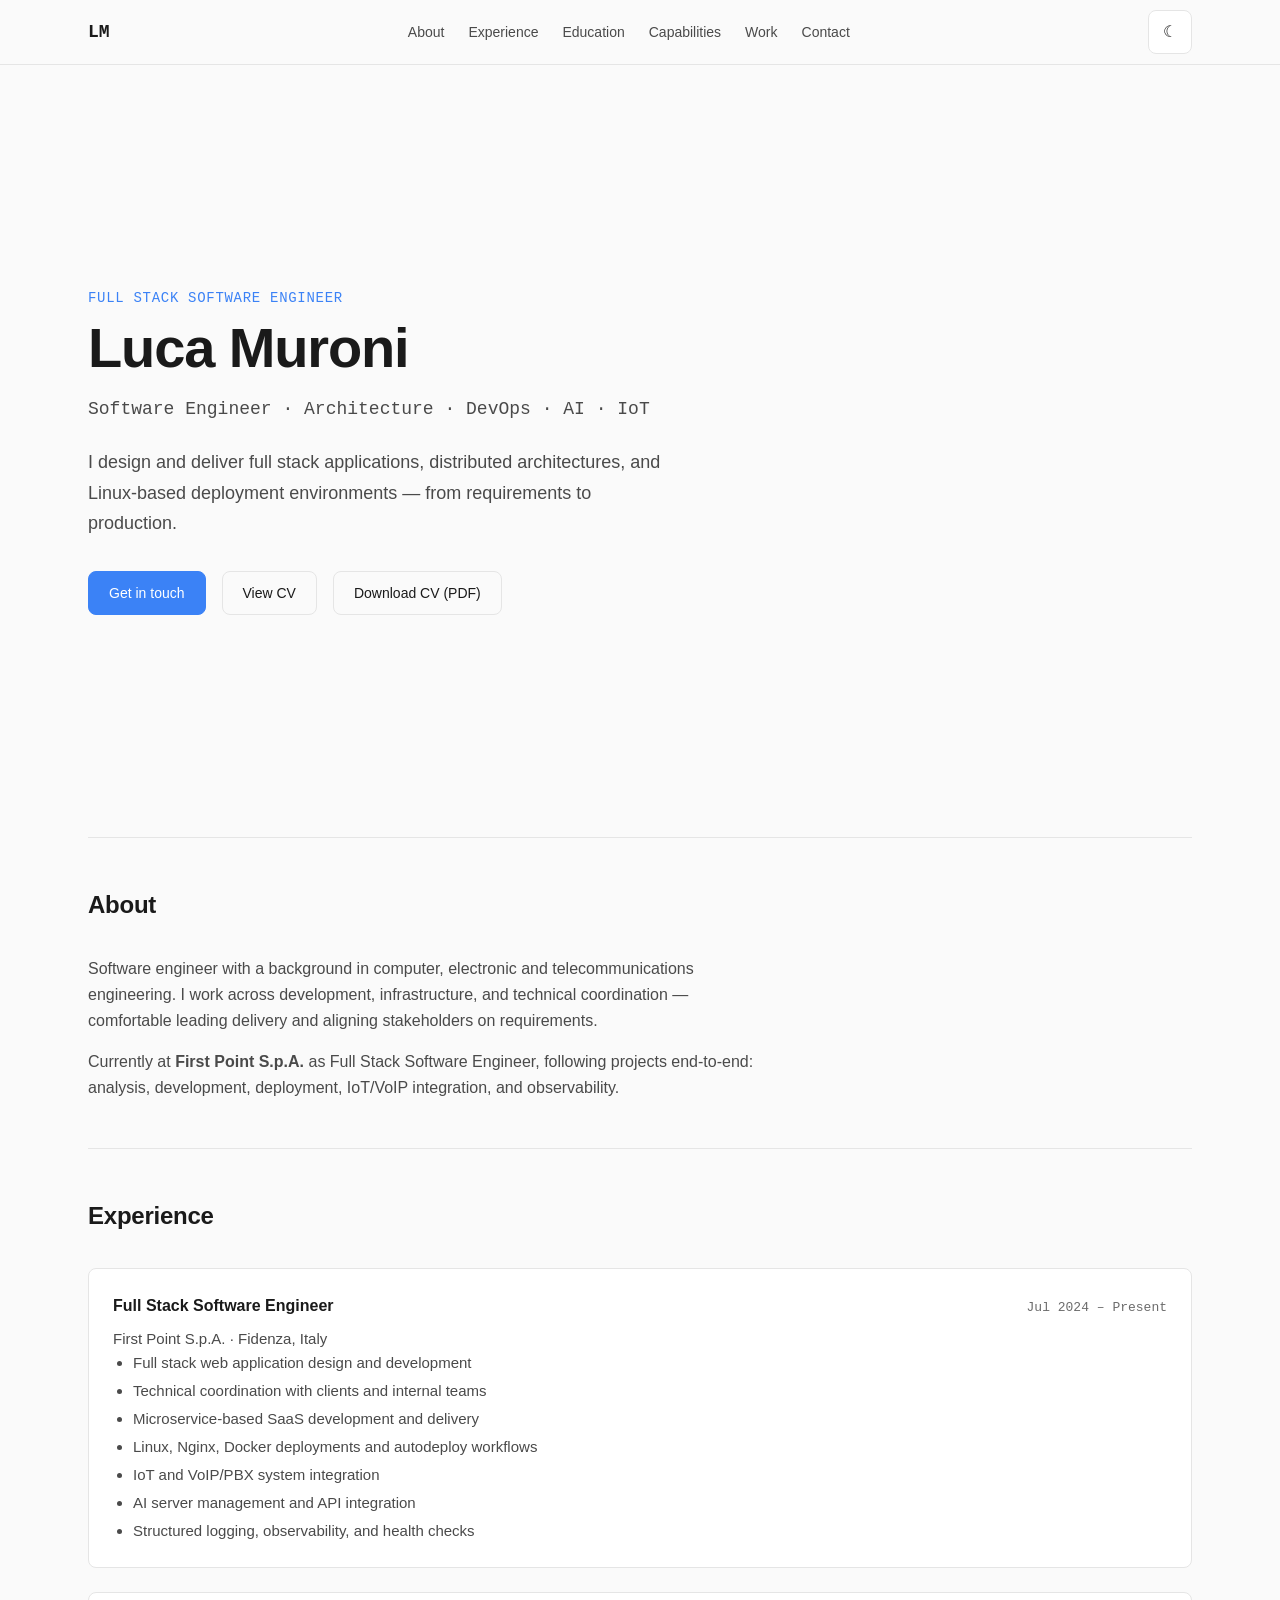
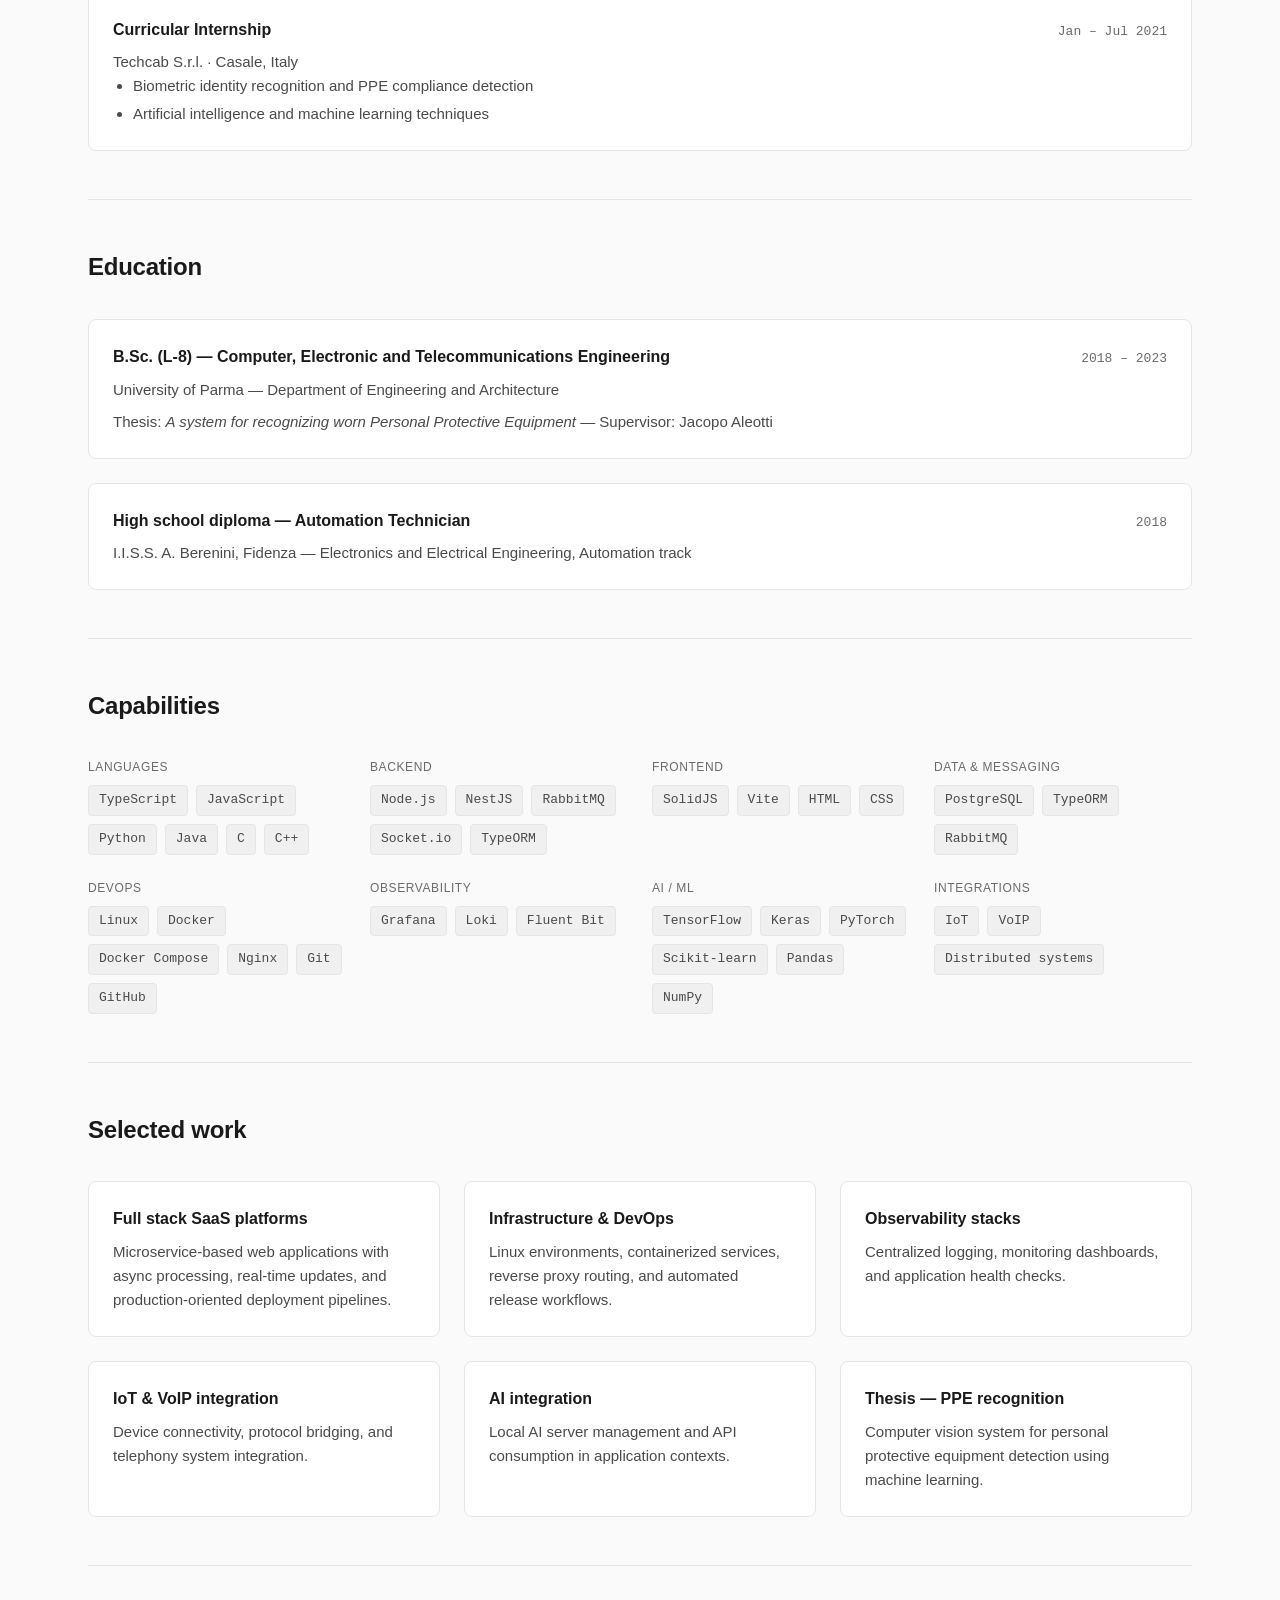
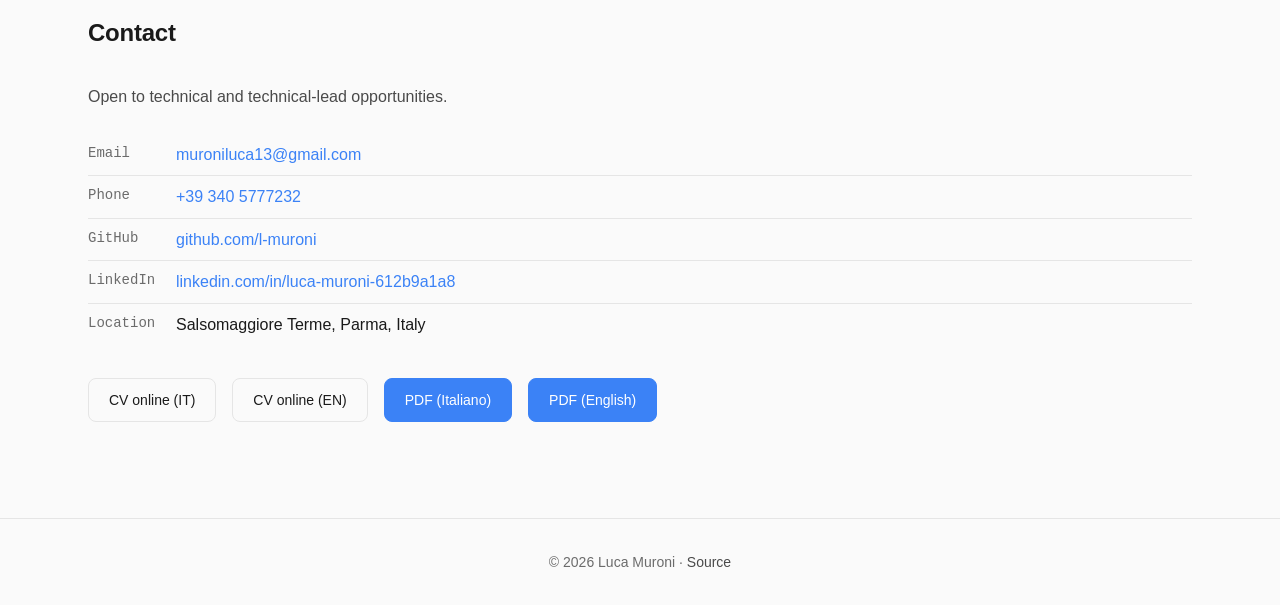
==== portfolio/index.html @ 81f94a81 "fix: theme toggle su Chrome mobile" ====
<!DOCTYPE html>
<html lang="en">
<head>
  <meta charset="UTF-8">
  <meta name="viewport" content="width=device-width, initial-scale=1.0">
  <meta name="description" content="Luca Muroni — Full Stack Software Engineer. Architecture, DevOps, AI, IoT.">
  <meta property="og:title" content="Luca Muroni — Software Engineer">
  <meta property="og:description" content="Full Stack Software Engineer. Architecture, DevOps, AI, IoT.">
  <meta property="og:type" content="website">
  <meta property="og:url" content="https://l-muroni.github.io/l-muroni/">
  <meta property="og:image" content="https://l-muroni.github.io/l-muroni/og-image.png">
  <meta property="og:image:width" content="1200">
  <meta property="og:image:height" content="630">
  <meta name="twitter:card" content="summary_large_image">
  <meta name="twitter:image" content="https://l-muroni.github.io/l-muroni/og-image.png">
  <title>Luca Muroni — Software Engineer</title>
  <link rel="icon" href="favicon.svg" type="image/svg+xml">
  <link rel="stylesheet" href="styles.css">
  <script>
    (function () {
      const stored = localStorage.getItem('theme');
      const prefersLight = window.matchMedia('(prefers-color-scheme: light)').matches;
      const theme = stored || (prefersLight ? 'light' : 'dark');
      document.documentElement.setAttribute('data-theme', theme);
    })();
  </script>
</head>
<body>
  <a class="skip-link" href="#main">Skip to content</a>

  <header class="site-header">
    <nav class="nav" aria-label="Main navigation">
      <a class="nav-logo" href="#">LM</a>
      <ul class="nav-links">
        <li><a href="#about">About</a></li>
        <li><a href="#experience">Experience</a></li>
        <li><a href="#education">Education</a></li>
        <li><a href="#capabilities">Capabilities</a></li>
        <li><a href="#work">Work</a></li>
        <li><a href="#contact">Contact</a></li>
      </ul>
      <div class="nav-actions">
        <button class="theme-toggle" type="button" aria-label="Toggle color theme" title="Toggle theme">
          <span class="theme-icon theme-icon-dark" aria-hidden="true">☀</span>
          <span class="theme-icon theme-icon-light" aria-hidden="true">☾</span>
        </button>
        <button class="nav-toggle" aria-label="Toggle menu" aria-expanded="false">
          <span></span>
          <span></span>
          <span></span>
        </button>
      </div>
    </nav>
  </header>

  <main id="main">
    <section class="hero" aria-labelledby="hero-heading">
      <p class="hero-label">Full Stack Software Engineer</p>
      <h1 id="hero-heading">Luca Muroni</h1>
      <p class="hero-tagline">Software Engineer · Architecture · DevOps · AI · IoT</p>
      <p class="hero-desc">
        I design and deliver full stack applications, distributed architectures,
        and Linux-based deployment environments — from requirements to production.
      </p>
      <div class="hero-actions">
        <a class="btn btn-primary" href="#contact">Get in touch</a>
        <a class="btn btn-secondary" href="cv/en.html">View CV</a>
        <a class="btn btn-secondary" href="cv/luca-muroni-cv-en.pdf" download>Download CV (PDF)</a>
      </div>
    </section>

    <section id="about" class="section" aria-labelledby="about-heading">
      <h2 id="about-heading" class="section-title">About</h2>
      <div class="section-content">
        <p>
          Software engineer with a background in computer, electronic and telecommunications engineering.
          I work across development, infrastructure, and technical coordination — comfortable leading
          delivery and aligning stakeholders on requirements.
        </p>
        <p>
          Currently at <strong>First Point S.p.A.</strong> as Full Stack Software Engineer,
          following projects end-to-end: analysis, development, deployment, IoT/VoIP integration,
          and observability.
        </p>
      </div>
    </section>

    <section id="experience" class="section" aria-labelledby="experience-heading">
      <h2 id="experience-heading" class="section-title">Experience</h2>
      <div class="timeline">
        <article class="card">
          <div class="card-header">
            <h3 class="card-title">Full Stack Software Engineer</h3>
            <time class="card-date" datetime="2024-07">Jul 2024 – Present</time>
          </div>
          <p class="card-subtitle">First Point S.p.A. · Fidenza, Italy</p>
          <ul class="card-list">
            <li>Full stack web application design and development</li>
            <li>Technical coordination with clients and internal teams</li>
            <li>Microservice-based SaaS development and delivery</li>
            <li>Linux, Nginx, Docker deployments and autodeploy workflows</li>
            <li>IoT and VoIP/PBX system integration</li>
            <li>AI server management and API integration</li>
            <li>Structured logging, observability, and health checks</li>
          </ul>
        </article>

        <article class="card">
          <div class="card-header">
            <h3 class="card-title">Curricular Internship</h3>
            <time class="card-date" datetime="2021-01/2021-07">Jan – Jul 2021</time>
          </div>
          <p class="card-subtitle">Techcab S.r.l. · Casale, Italy</p>
          <ul class="card-list">
            <li>Biometric identity recognition and PPE compliance detection</li>
            <li>Artificial intelligence and machine learning techniques</li>
          </ul>
        </article>
      </div>
    </section>

    <section id="education" class="section" aria-labelledby="education-heading">
      <h2 id="education-heading" class="section-title">Education</h2>
      <div class="timeline">
        <article class="card">
          <div class="card-header">
            <h3 class="card-title">B.Sc. (L-8) — Computer, Electronic and Telecommunications Engineering</h3>
            <time class="card-date" datetime="2018/2023">2018 – 2023</time>
          </div>
          <p class="card-subtitle">University of Parma — Department of Engineering and Architecture</p>
          <p>Thesis: <em>A system for recognizing worn Personal Protective Equipment</em> — Supervisor: Jacopo Aleotti</p>
        </article>

        <article class="card">
          <div class="card-header">
            <h3 class="card-title">High school diploma — Automation Technician</h3>
            <time class="card-date" datetime="2018">2018</time>
          </div>
          <p class="card-subtitle">I.I.S.S. A. Berenini, Fidenza — Electronics and Electrical Engineering, Automation track</p>
        </article>
      </div>
    </section>

    <section id="capabilities" class="section" aria-labelledby="capabilities-heading">
      <h2 id="capabilities-heading" class="section-title">Capabilities</h2>
      <div class="skills-grid">
        <div class="skill-group">
          <h3 class="skill-label">Languages</h3>
          <div class="tags">
            <span class="tag">TypeScript</span>
            <span class="tag">JavaScript</span>
            <span class="tag">Python</span>
            <span class="tag">Java</span>
            <span class="tag">C</span>
            <span class="tag">C++</span>
          </div>
        </div>
        <div class="skill-group">
          <h3 class="skill-label">Backend</h3>
          <div class="tags">
            <span class="tag">Node.js</span>
            <span class="tag">NestJS</span>
            <span class="tag">RabbitMQ</span>
            <span class="tag">Socket.io</span>
            <span class="tag">TypeORM</span>
          </div>
        </div>
        <div class="skill-group">
          <h3 class="skill-label">Frontend</h3>
          <div class="tags">
            <span class="tag">SolidJS</span>
            <span class="tag">Vite</span>
            <span class="tag">HTML</span>
            <span class="tag">CSS</span>
          </div>
        </div>
        <div class="skill-group">
          <h3 class="skill-label">Data & messaging</h3>
          <div class="tags">
            <span class="tag">PostgreSQL</span>
            <span class="tag">TypeORM</span>
            <span class="tag">RabbitMQ</span>
          </div>
        </div>
        <div class="skill-group">
          <h3 class="skill-label">DevOps</h3>
          <div class="tags">
            <span class="tag">Linux</span>
            <span class="tag">Docker</span>
            <span class="tag">Docker Compose</span>
            <span class="tag">Nginx</span>
            <span class="tag">Git</span>
            <span class="tag">GitHub</span>
          </div>
        </div>
        <div class="skill-group">
          <h3 class="skill-label">Observability</h3>
          <div class="tags">
            <span class="tag">Grafana</span>
            <span class="tag">Loki</span>
            <span class="tag">Fluent Bit</span>
          </div>
        </div>
        <div class="skill-group">
          <h3 class="skill-label">AI / ML</h3>
          <div class="tags">
            <span class="tag">TensorFlow</span>
            <span class="tag">Keras</span>
            <span class="tag">PyTorch</span>
            <span class="tag">Scikit-learn</span>
            <span class="tag">Pandas</span>
            <span class="tag">NumPy</span>
          </div>
        </div>
        <div class="skill-group">
          <h3 class="skill-label">Integrations</h3>
          <div class="tags">
            <span class="tag">IoT</span>
            <span class="tag">VoIP</span>
            <span class="tag">Distributed systems</span>
          </div>
        </div>
      </div>
    </section>

    <section id="work" class="section" aria-labelledby="work-heading">
      <h2 id="work-heading" class="section-title">Selected work</h2>
      <div class="work-grid">
        <article class="card">
          <h3 class="card-title">Full stack SaaS platforms</h3>
          <p>Microservice-based web applications with async processing, real-time updates, and production-oriented deployment pipelines.</p>
        </article>
        <article class="card">
          <h3 class="card-title">Infrastructure & DevOps</h3>
          <p>Linux environments, containerized services, reverse proxy routing, and automated release workflows.</p>
        </article>
        <article class="card">
          <h3 class="card-title">Observability stacks</h3>
          <p>Centralized logging, monitoring dashboards, and application health checks.</p>
        </article>
        <article class="card">
          <h3 class="card-title">IoT & VoIP integration</h3>
          <p>Device connectivity, protocol bridging, and telephony system integration.</p>
        </article>
        <article class="card">
          <h3 class="card-title">AI integration</h3>
          <p>Local AI server management and API consumption in application contexts.</p>
        </article>
        <article class="card">
          <h3 class="card-title">Thesis — PPE recognition</h3>
          <p>Computer vision system for personal protective equipment detection using machine learning.</p>
        </article>
      </div>
    </section>

    <section id="contact" class="section" aria-labelledby="contact-heading">
      <h2 id="contact-heading" class="section-title">Contact</h2>
      <div class="contact-block">
        <p>Open to technical and technical-lead opportunities.</p>
        <ul class="contact-list">
          <li>
            <span class="contact-label">Email</span>
            <a href="mailto:muroniluca13@gmail.com">muroniluca13@gmail.com</a>
          </li>
          <li>
            <span class="contact-label">Phone</span>
            <a href="tel:+393405777232">+39 340 5777232</a>
          </li>
          <li>
            <span class="contact-label">GitHub</span>
            <a href="https://github.com/l-muroni" target="_blank" rel="noopener noreferrer">github.com/l-muroni</a>
          </li>
          <li>
            <span class="contact-label">LinkedIn</span>
            <a href="https://www.linkedin.com/in/luca-muroni-612b9a1a8/" target="_blank" rel="noopener noreferrer">linkedin.com/in/luca-muroni-612b9a1a8</a>
          </li>
          <li>
            <span class="contact-label">Location</span>
            <span>Salsomaggiore Terme, Parma, Italy</span>
          </li>
        </ul>
        <div class="cv-links">
          <a class="btn btn-secondary" href="cv/it.html">CV online (IT)</a>
          <a class="btn btn-secondary" href="cv/en.html">CV online (EN)</a>
          <a class="btn btn-primary" href="cv/luca-muroni-cv-it.pdf" download>PDF (Italiano)</a>
          <a class="btn btn-primary" href="cv/luca-muroni-cv-en.pdf" download>PDF (English)</a>
        </div>
      </div>
    </section>
  </main>

  <footer class="site-footer">
    <p>&copy; 2026 Luca Muroni · <a href="https://github.com/l-muroni/l-muroni">Source</a></p>
  </footer>

  <script>
    const toggle = document.querySelector('.nav-toggle');
    const navLinks = document.querySelector('.nav-links');
    toggle.addEventListener('click', () => {
      const expanded = toggle.getAttribute('aria-expanded') === 'true';
      toggle.setAttribute('aria-expanded', !expanded);
      navLinks.classList.toggle('open');
    });

    const themeToggle = document.querySelector('.theme-toggle');

    function setTheme(theme) {
      document.documentElement.setAttribute('data-theme', theme);
      try {
        localStorage.setItem('theme', theme);
      } catch (_) {
        /* private browsing */
      }
    }

    function toggleTheme() {
      const current = document.documentElement.getAttribute('data-theme');
      setTheme(current === 'light' ? 'dark' : 'light');
    }

    if (themeToggle) {
      themeToggle.addEventListener('click', (event) => {
        event.preventDefault();
        toggleTheme();
      });
    }
  </script>
  <script src="analytics.config.js"></script>
  <script src="analytics.js"></script>
</body>
</html>
---- portfolio/styles.css ----
/* ==========================================================================
   Luca Muroni — Portfolio
   Minimal dark theme, no external dependencies
   ========================================================================== */

:root {
  --bg-primary: #0a0a0a;
  --bg-secondary: #111111;
  --bg-tertiary: #1a1a1a;
  --text-primary: #ededed;
  --text-secondary: #a1a1a1;
  --text-muted: #6b6b6b;
  --accent: #3b82f6;
  --accent-hover: #2563eb;
  --border: #262626;
  --header-bg: rgba(10, 10, 10, 0.9);
  --font-sans: -apple-system, BlinkMacSystemFont, "Segoe UI", Roboto, Oxygen, Ubuntu, sans-serif;
  --font-mono: "SF Mono", Consolas, "Liberation Mono", Menlo, monospace;
  --space-xs: 0.25rem;
  --space-sm: 0.5rem;
  --space-md: 1rem;
  --space-lg: 1.5rem;
  --space-xl: 2rem;
  --space-2xl: 3rem;
  --max-width: 72rem;
  --header-height: 4rem;
  --radius: 0.5rem;
  --transition: 150ms ease;
}

[data-theme="light"] {
  --bg-primary: #fafafa;
  --bg-secondary: #ffffff;
  --bg-tertiary: #f0f0f0;
  --text-primary: #1a1a1a;
  --text-secondary: #4a4a4a;
  --text-muted: #6b6b6b;
  --border: #e5e5e5;
  --header-bg: rgba(250, 250, 250, 0.92);
}

*,
*::before,
*::after {
  box-sizing: border-box;
}

html {
  scroll-behavior: smooth;
}

body {
  margin: 0;
  font-family: var(--font-sans);
  font-size: 1rem;
  line-height: 1.6;
  color: var(--text-primary);
  background-color: var(--bg-primary);
  -webkit-font-smoothing: antialiased;
}

/* Skip link */
.skip-link {
  position: absolute;
  top: -100%;
  left: var(--space-md);
  padding: var(--space-sm) var(--space-md);
  background: var(--accent);
  color: #fff;
  text-decoration: none;
  border-radius: var(--radius);
  z-index: 1000;
  transition: top var(--transition);
}

.skip-link:focus {
  top: var(--space-md);
}

/* Header & Nav */
.site-header {
  position: sticky;
  top: 0;
  z-index: 100;
  background: var(--header-bg);
  backdrop-filter: blur(8px);
  border-bottom: 1px solid var(--border);
}

.nav {
  display: flex;
  align-items: center;
  justify-content: space-between;
  max-width: var(--max-width);
  margin: 0 auto;
  padding: 0 var(--space-lg);
  height: var(--header-height);
}

.nav-logo {
  font-weight: 600;
  font-size: 1.125rem;
  color: var(--text-primary);
  text-decoration: none;
  font-family: var(--font-mono);
}

.nav-links {
  display: flex;
  gap: var(--space-lg);
  list-style: none;
  margin: 0;
  padding: 0;
}

.nav-links a {
  color: var(--text-secondary);
  text-decoration: none;
  font-size: 0.875rem;
  transition: color var(--transition);
}

.nav-links a:hover,
.nav-links a:focus-visible {
  color: var(--text-primary);
}

.nav-toggle {
  display: none;
  flex-direction: column;
  gap: 5px;
  background: none;
  border: none;
  cursor: pointer;
  padding: var(--space-sm);
}

.nav-actions {
  display: flex;
  align-items: center;
  gap: var(--space-sm);
  flex-shrink: 0;
  position: relative;
  z-index: 2;
}

.nav-toggle span {
  display: block;
  width: 22px;
  height: 2px;
  background: var(--text-primary);
  transition: transform var(--transition), opacity var(--transition);
}

.theme-toggle {
  display: inline-flex;
  align-items: center;
  justify-content: center;
  width: 2.75rem;
  height: 2.75rem;
  border: 1px solid var(--border);
  border-radius: var(--radius);
  background: var(--bg-secondary);
  color: var(--text-primary);
  cursor: pointer;
  font-size: 1rem;
  line-height: 1;
  padding: 0;
  touch-action: manipulation;
  -webkit-tap-highlight-color: transparent;
  transition: border-color var(--transition), background var(--transition);
}

.theme-toggle:hover,
.theme-toggle:focus-visible {
  border-color: var(--text-muted);
  background: var(--bg-tertiary);
}

.theme-icon-light {
  display: none;
}

[data-theme="light"] .theme-icon-dark {
  display: none;
}

[data-theme="light"] .theme-icon-light {
  display: inline;
}

/* Main layout */
main {
  max-width: var(--max-width);
  margin: 0 auto;
  padding: 0 var(--space-lg) var(--space-2xl);
}

/* Hero */
.hero {
  padding: var(--space-2xl) 0;
  min-height: calc(100vh - var(--header-height) - 4rem);
  display: flex;
  flex-direction: column;
  justify-content: center;
}

.hero-label {
  font-size: 0.875rem;
  color: var(--accent);
  font-family: var(--font-mono);
  margin: 0 0 var(--space-sm);
  text-transform: uppercase;
  letter-spacing: 0.05em;
}

.hero h1 {
  font-size: clamp(2.5rem, 6vw, 3.5rem);
  font-weight: 600;
  line-height: 1.1;
  margin: 0 0 var(--space-md);
  letter-spacing: -0.02em;
}

.hero-tagline {
  font-size: 1.125rem;
  color: var(--text-secondary);
  margin: 0 0 var(--space-lg);
  font-family: var(--font-mono);
}

.hero-desc {
  font-size: 1.125rem;
  color: var(--text-secondary);
  max-width: 36rem;
  margin: 0 0 var(--space-xl);
  line-height: 1.7;
}

.hero-actions {
  display: flex;
  flex-wrap: wrap;
  gap: var(--space-md);
}

/* Buttons */
.btn {
  display: inline-flex;
  align-items: center;
  justify-content: center;
  padding: 0.625rem 1.25rem;
  font-size: 0.875rem;
  font-weight: 500;
  text-decoration: none;
  border-radius: var(--radius);
  border: 1px solid transparent;
  cursor: pointer;
  transition: background var(--transition), border-color var(--transition), color var(--transition);
}

.btn-primary {
  background: var(--accent);
  color: #fff;
  border-color: var(--accent);
}

.btn-primary:hover,
.btn-primary:focus-visible {
  background: var(--accent-hover);
  border-color: var(--accent-hover);
}

.btn-secondary {
  background: transparent;
  color: var(--text-primary);
  border-color: var(--border);
}

.btn-secondary:hover,
.btn-secondary:focus-visible {
  border-color: var(--text-muted);
  background: var(--bg-secondary);
}

/* Sections */
.section {
  padding: var(--space-2xl) 0;
  border-top: 1px solid var(--border);
}

.section-title {
  font-size: 1.5rem;
  font-weight: 600;
  margin: 0 0 var(--space-xl);
  letter-spacing: -0.01em;
}

.section-content p {
  color: var(--text-secondary);
  max-width: 42rem;
  margin: 0 0 var(--space-md);
}

.section-content p:last-child {
  margin-bottom: 0;
}

/* Cards */
.card {
  background: var(--bg-secondary);
  border: 1px solid var(--border);
  border-radius: var(--radius);
  padding: var(--space-lg);
  transition: border-color var(--transition);
}

.card:hover {
  border-color: rgba(59, 130, 246, 0.4);
}

.card-header {
  display: flex;
  flex-wrap: wrap;
  justify-content: space-between;
  align-items: baseline;
  gap: var(--space-sm);
  margin-bottom: var(--space-xs);
}

.card-title {
  font-size: 1rem;
  font-weight: 600;
  margin: 0;
}

.card-date {
  font-size: 0.8125rem;
  color: var(--text-muted);
  font-family: var(--font-mono);
}

.card-subtitle {
  font-size: 0.875rem;
  color: var(--text-secondary);
  margin: 0 0 var(--space-md);
}

.card-list {
  margin: 0;
  padding-left: 1.25rem;
  color: var(--text-secondary);
  font-size: 0.9375rem;
}

.card-list li {
  margin-bottom: var(--space-xs);
}

.card-list li:last-child {
  margin-bottom: 0;
}

.card p {
  color: var(--text-secondary);
  font-size: 0.9375rem;
  margin: var(--space-sm) 0 0;
  line-height: 1.6;
}

/* Timeline */
.timeline {
  display: flex;
  flex-direction: column;
  gap: var(--space-lg);
}

/* Skills */
.skills-grid {
  display: grid;
  grid-template-columns: repeat(auto-fill, minmax(16rem, 1fr));
  gap: var(--space-lg);
}

.skill-label {
  font-size: 0.75rem;
  font-weight: 500;
  color: var(--text-muted);
  text-transform: uppercase;
  letter-spacing: 0.05em;
  margin: 0 0 var(--space-sm);
}

.tags {
  display: flex;
  flex-wrap: wrap;
  gap: var(--space-sm);
}

.tag {
  display: inline-block;
  padding: 0.25rem 0.625rem;
  font-size: 0.8125rem;
  font-family: var(--font-mono);
  background: var(--bg-tertiary);
  color: var(--text-secondary);
  border-radius: 0.25rem;
  border: 1px solid var(--border);
}

/* Work grid */
.work-grid {
  display: grid;
  grid-template-columns: repeat(auto-fill, minmax(18rem, 1fr));
  gap: var(--space-lg);
}

/* Contact */
.contact-block p {
  color: var(--text-secondary);
  margin: 0 0 var(--space-lg);
}

.contact-list {
  list-style: none;
  margin: 0 0 var(--space-xl);
  padding: 0;
}

.contact-list li {
  display: flex;
  flex-wrap: wrap;
  gap: var(--space-sm);
  padding: var(--space-sm) 0;
  border-bottom: 1px solid var(--border);
}

.contact-list li:last-child {
  border-bottom: none;
}

.contact-label {
  min-width: 5rem;
  font-size: 0.875rem;
  color: var(--text-muted);
  font-family: var(--font-mono);
}

.contact-list a {
  color: var(--accent);
  text-decoration: none;
}

.contact-list a:hover,
.contact-list a:focus-visible {
  text-decoration: underline;
  color: var(--accent-hover);
}

.text-muted {
  color: var(--text-muted);
}

.cv-links {
  display: flex;
  flex-wrap: wrap;
  gap: var(--space-md);
}

/* Footer */
.site-footer {
  border-top: 1px solid var(--border);
  padding: var(--space-xl) var(--space-lg);
  text-align: center;
}

.site-footer p {
  margin: 0;
  font-size: 0.875rem;
  color: var(--text-muted);
}

.site-footer a {
  color: var(--text-secondary);
  text-decoration: none;
}

.site-footer a:hover,
.site-footer a:focus-visible {
  color: var(--accent);
}

/* Focus styles */
a:focus-visible,
button:focus-visible {
  outline: 2px solid var(--accent);
  outline-offset: 2px;
}

/* Responsive */
@media (max-width: 768px) {
  .site-header {
    backdrop-filter: none;
    -webkit-backdrop-filter: none;
  }

  .nav-toggle {
    display: flex;
    min-width: 2.75rem;
    min-height: 2.75rem;
    align-items: center;
    justify-content: center;
    touch-action: manipulation;
    -webkit-tap-highlight-color: transparent;
  }

  .nav-links {
    position: absolute;
    top: var(--header-height);
    left: 0;
    right: 0;
    z-index: 1;
    flex-direction: column;
    background: var(--bg-primary);
    border-bottom: 1px solid var(--border);
    padding: var(--space-md) var(--space-lg);
    gap: var(--space-md);
    display: none;
  }

  .nav-links.open {
    display: flex;
  }

  .hero {
    min-height: auto;
    padding: var(--space-xl) 0;
  }

  .work-grid {
    grid-template-columns: 1fr;
  }
}

@media (prefers-reduced-motion: reduce) {
  html {
    scroll-behavior: auto;
  }

  *,
  *::before,
  *::after {
    transition-duration: 0.01ms !important;
  }
}
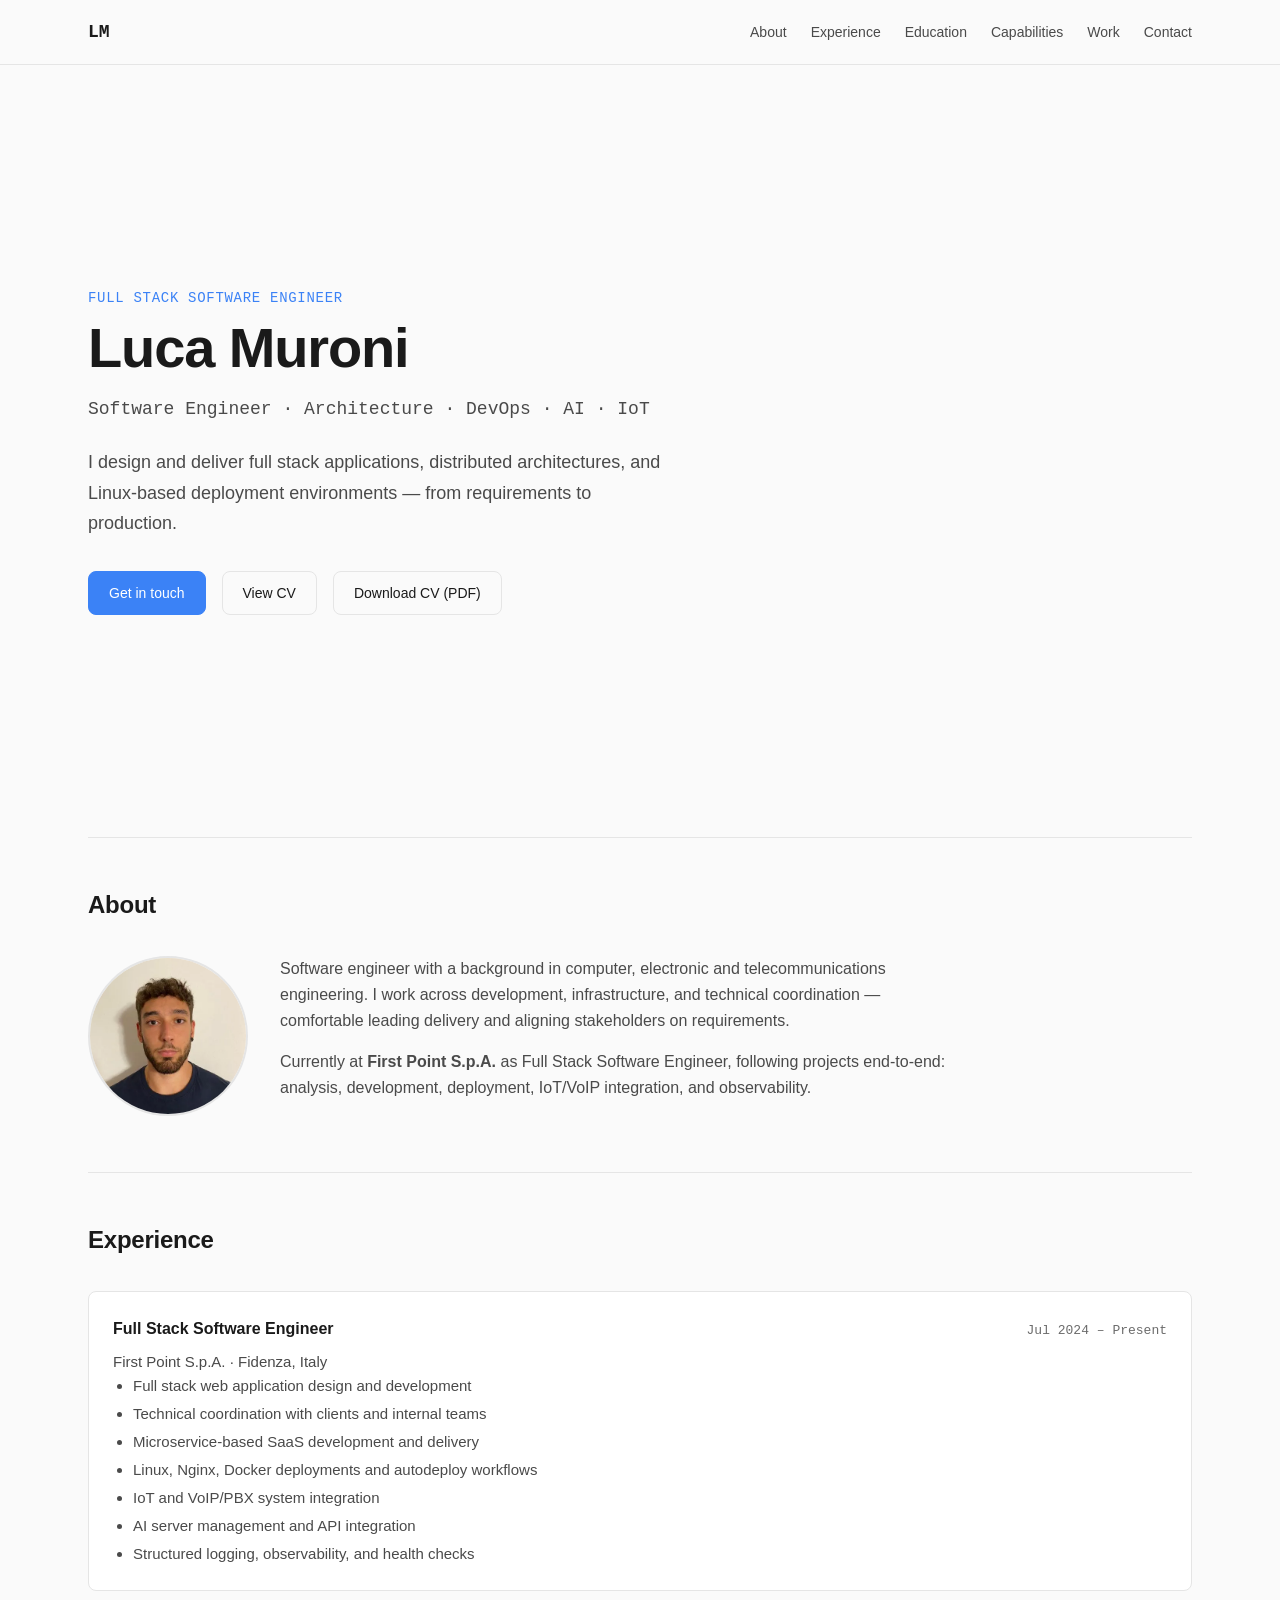
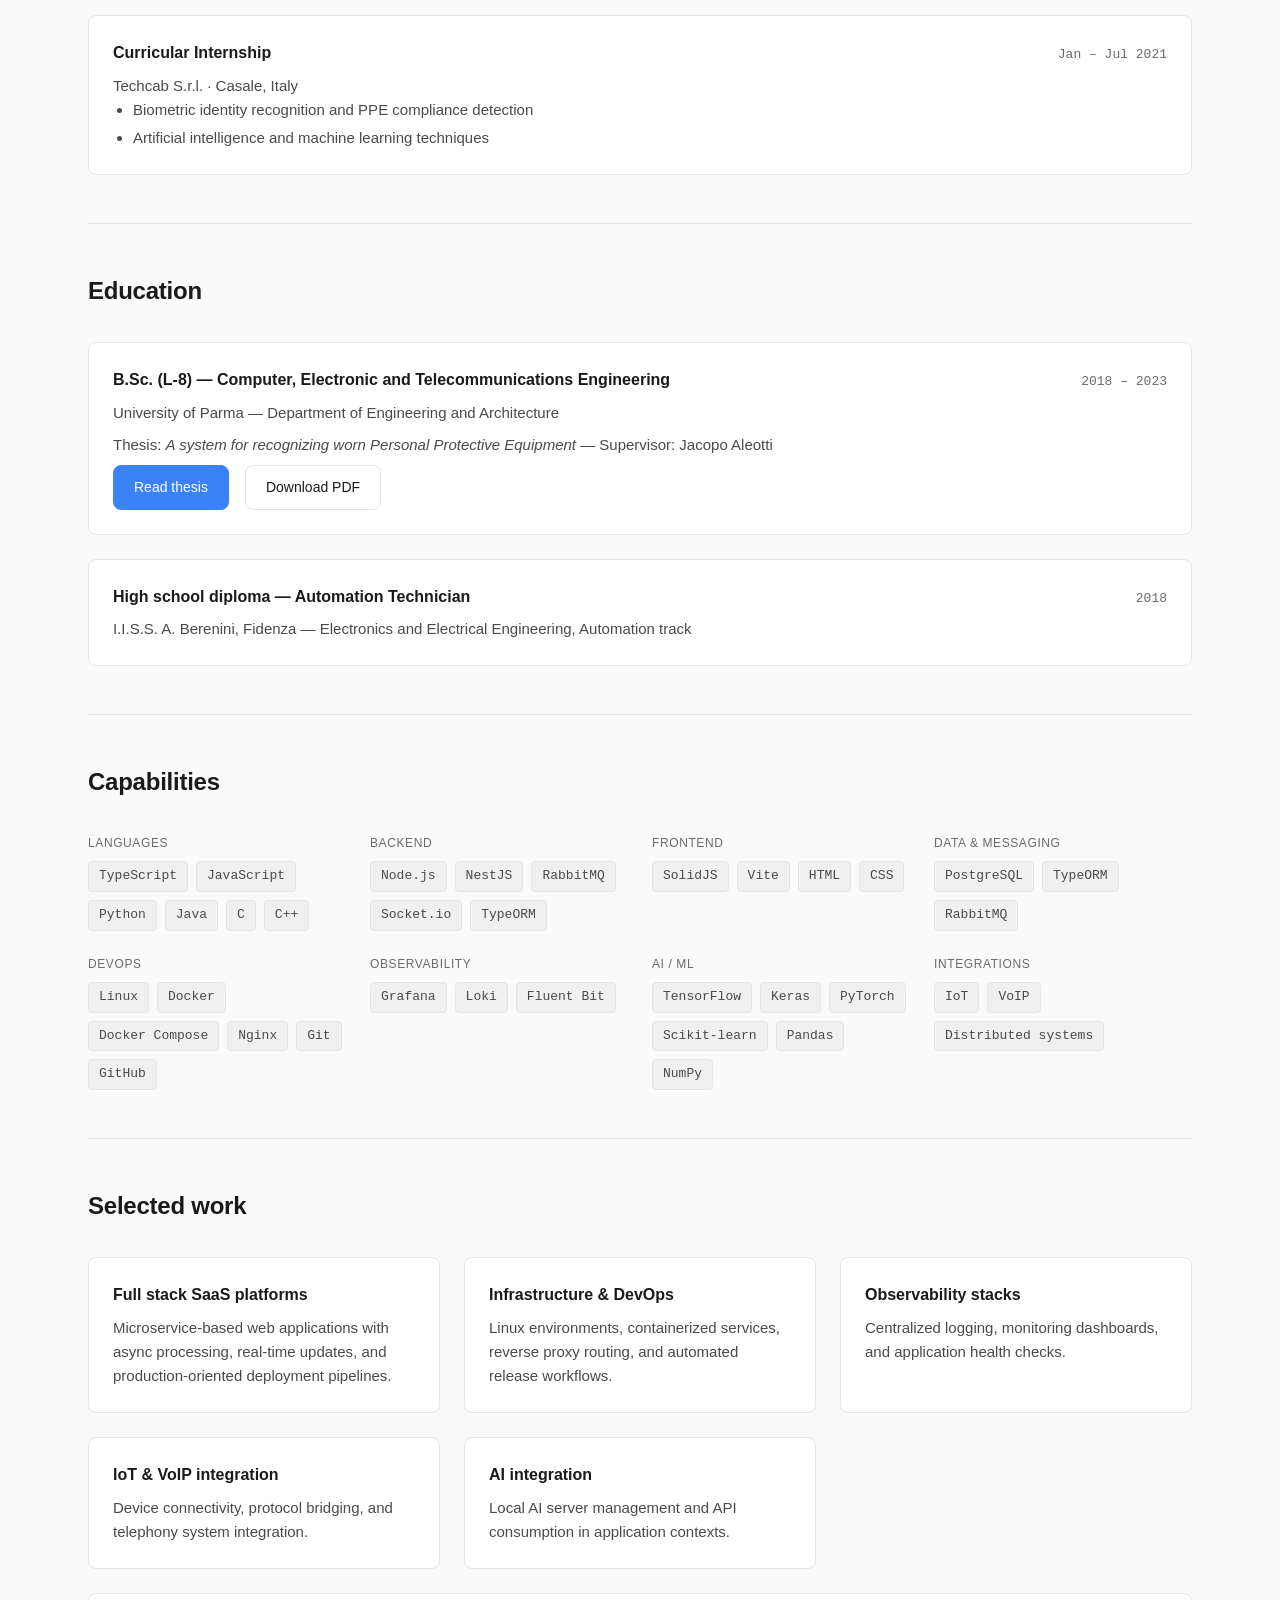
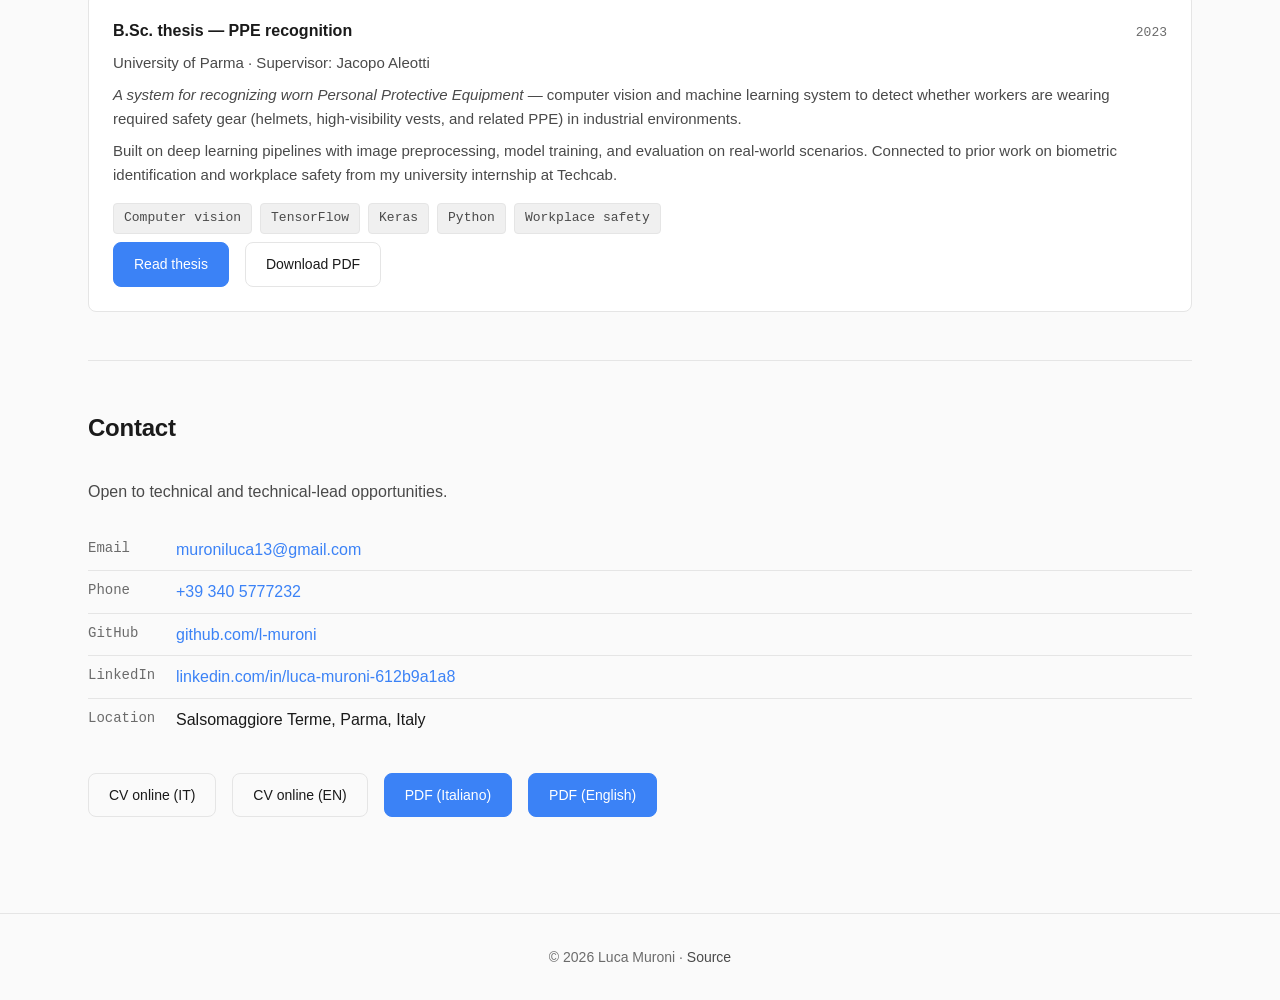
==== commit d3d0c524: "update: foto, tesi online, OG image e migliorie portfolio Co-authored-by: Cursor <cursoragent@cursor" ====
--- a/portfolio/index.html
+++ b/portfolio/index.html
@@ -16,14 +16,6 @@
   <title>Luca Muroni — Software Engineer</title>
   <link rel="icon" href="favicon.svg" type="image/svg+xml">
   <link rel="stylesheet" href="styles.css">
-  <script>
-    (function () {
-      const stored = localStorage.getItem('theme');
-      const prefersLight = window.matchMedia('(prefers-color-scheme: light)').matches;
-      const theme = stored || (prefersLight ? 'light' : 'dark');
-      document.documentElement.setAttribute('data-theme', theme);
-    })();
-  </script>
 </head>
 <body>
   <a class="skip-link" href="#main">Skip to content</a>
@@ -39,17 +31,11 @@
         <li><a href="#work">Work</a></li>
         <li><a href="#contact">Contact</a></li>
       </ul>
-      <div class="nav-actions">
-        <button class="theme-toggle" type="button" aria-label="Toggle color theme" title="Toggle theme">
-          <span class="theme-icon theme-icon-dark" aria-hidden="true">☀</span>
-          <span class="theme-icon theme-icon-light" aria-hidden="true">☾</span>
-        </button>
-        <button class="nav-toggle" aria-label="Toggle menu" aria-expanded="false">
-          <span></span>
-          <span></span>
-          <span></span>
-        </button>
-      </div>
+      <button class="nav-toggle" aria-label="Toggle menu" aria-expanded="false">
+        <span></span>
+        <span></span>
+        <span></span>
+      </button>
     </nav>
   </header>
 
@@ -69,9 +55,22 @@
       </div>
     </section>
 
-    <section id="about" class="section" aria-labelledby="about-heading">
-      <h2 id="about-heading" class="section-title">About</h2>
-      <div class="section-content">
+    <section class="section" aria-labelledby="about">
+      <h2 id="about" class="section-title">About</h2>
+      <div class="about-layout">
+        <picture>
+          <source srcset="assets/luca-muroni.webp" type="image/webp">
+          <img
+            class="about-photo"
+            src="assets/luca-muroni-photo.jpg"
+            alt="Luca Muroni"
+            width="160"
+            height="160"
+            loading="lazy"
+            decoding="async"
+          >
+        </picture>
+        <div class="section-content">
         <p>
           Software engineer with a background in computer, electronic and telecommunications engineering.
           I work across development, infrastructure, and technical coordination — comfortable leading
@@ -82,11 +81,12 @@
           following projects end-to-end: analysis, development, deployment, IoT/VoIP integration,
           and observability.
         </p>
-      </div>
-    </section>
-
-    <section id="experience" class="section" aria-labelledby="experience-heading">
-      <h2 id="experience-heading" class="section-title">Experience</h2>
+        </div>
+      </div>
+    </section>
+
+    <section class="section" aria-labelledby="experience">
+      <h2 id="experience" class="section-title">Experience</h2>
       <div class="timeline">
         <article class="card">
           <div class="card-header">
@@ -119,8 +119,8 @@
       </div>
     </section>
 
-    <section id="education" class="section" aria-labelledby="education-heading">
-      <h2 id="education-heading" class="section-title">Education</h2>
+    <section class="section" aria-labelledby="education">
+      <h2 id="education" class="section-title">Education</h2>
       <div class="timeline">
         <article class="card">
           <div class="card-header">
@@ -129,6 +129,10 @@
           </div>
           <p class="card-subtitle">University of Parma — Department of Engineering and Architecture</p>
           <p>Thesis: <em>A system for recognizing worn Personal Protective Equipment</em> — Supervisor: Jacopo Aleotti</p>
+          <p class="card-actions">
+            <a class="btn btn-primary" href="thesis.html">Read thesis</a>
+            <a class="btn btn-secondary" href="assets/thesis/luca-muroni-thesis.pdf" download>Download PDF</a>
+          </p>
         </article>
 
         <article class="card">
@@ -141,8 +145,8 @@
       </div>
     </section>
 
-    <section id="capabilities" class="section" aria-labelledby="capabilities-heading">
-      <h2 id="capabilities-heading" class="section-title">Capabilities</h2>
+    <section class="section" aria-labelledby="capabilities">
+      <h2 id="capabilities" class="section-title">Capabilities</h2>
       <div class="skills-grid">
         <div class="skill-group">
           <h3 class="skill-label">Languages</h3>
@@ -223,8 +227,8 @@
       </div>
     </section>
 
-    <section id="work" class="section" aria-labelledby="work-heading">
-      <h2 id="work-heading" class="section-title">Selected work</h2>
+    <section class="section" aria-labelledby="work">
+      <h2 id="work" class="section-title">Selected work</h2>
       <div class="work-grid">
         <article class="card">
           <h3 class="card-title">Full stack SaaS platforms</h3>
@@ -246,15 +250,39 @@
           <h3 class="card-title">AI integration</h3>
           <p>Local AI server management and API consumption in application contexts.</p>
         </article>
-        <article class="card">
-          <h3 class="card-title">Thesis — PPE recognition</h3>
-          <p>Computer vision system for personal protective equipment detection using machine learning.</p>
-        </article>
-      </div>
-    </section>
-
-    <section id="contact" class="section" aria-labelledby="contact-heading">
-      <h2 id="contact-heading" class="section-title">Contact</h2>
+        <article class="card card-featured">
+          <div class="card-header">
+            <h3 class="card-title">B.Sc. thesis — PPE recognition</h3>
+            <time class="card-date" datetime="2023">2023</time>
+          </div>
+          <p class="card-subtitle">University of Parma · Supervisor: Jacopo Aleotti</p>
+          <p>
+            <em>A system for recognizing worn Personal Protective Equipment</em> — computer vision
+            and machine learning system to detect whether workers are wearing required safety gear
+            (helmets, high-visibility vests, and related PPE) in industrial environments.
+          </p>
+          <p>
+            Built on deep learning pipelines with image preprocessing, model training, and
+            evaluation on real-world scenarios. Connected to prior work on biometric identification
+            and workplace safety from my university internship at Techcab.
+          </p>
+          <div class="tags tags-spaced">
+            <span class="tag">Computer vision</span>
+            <span class="tag">TensorFlow</span>
+            <span class="tag">Keras</span>
+            <span class="tag">Python</span>
+            <span class="tag">Workplace safety</span>
+          </div>
+          <p class="card-actions">
+            <a class="btn btn-primary" href="thesis.html">Read thesis</a>
+            <a class="btn btn-secondary" href="assets/thesis/luca-muroni-thesis.pdf" download>Download PDF</a>
+          </p>
+        </article>
+      </div>
+    </section>
+
+    <section class="section" aria-labelledby="contact">
+      <h2 id="contact" class="section-title">Contact</h2>
       <div class="contact-block">
         <p>Open to technical and technical-lead opportunities.</p>
         <ul class="contact-list">
@@ -301,29 +329,6 @@
       toggle.setAttribute('aria-expanded', !expanded);
       navLinks.classList.toggle('open');
     });
-
-    const themeToggle = document.querySelector('.theme-toggle');
-
-    function setTheme(theme) {
-      document.documentElement.setAttribute('data-theme', theme);
-      try {
-        localStorage.setItem('theme', theme);
-      } catch (_) {
-        /* private browsing */
-      }
-    }
-
-    function toggleTheme() {
-      const current = document.documentElement.getAttribute('data-theme');
-      setTheme(current === 'light' ? 'dark' : 'light');
-    }
-
-    if (themeToggle) {
-      themeToggle.addEventListener('click', (event) => {
-        event.preventDefault();
-        toggleTheme();
-      });
-    }
   </script>
   <script src="analytics.config.js"></script>
   <script src="analytics.js"></script>
--- a/portfolio/styles.css
+++ b/portfolio/styles.css
@@ -24,19 +24,22 @@
   --space-2xl: 3rem;
   --max-width: 72rem;
   --header-height: 4rem;
+  --scroll-offset: calc(var(--header-height) + var(--space-sm));
   --radius: 0.5rem;
   --transition: 150ms ease;
 }
 
-[data-theme="light"] {
-  --bg-primary: #fafafa;
-  --bg-secondary: #ffffff;
-  --bg-tertiary: #f0f0f0;
-  --text-primary: #1a1a1a;
-  --text-secondary: #4a4a4a;
-  --text-muted: #6b6b6b;
-  --border: #e5e5e5;
-  --header-bg: rgba(250, 250, 250, 0.92);
+@media (prefers-color-scheme: light) {
+  :root {
+    --bg-primary: #fafafa;
+    --bg-secondary: #ffffff;
+    --bg-tertiary: #f0f0f0;
+    --text-primary: #1a1a1a;
+    --text-secondary: #4a4a4a;
+    --text-muted: #6b6b6b;
+    --border: #e5e5e5;
+    --header-bg: rgba(250, 250, 250, 0.92);
+  }
 }
 
 *,
@@ -47,6 +50,7 @@
 
 html {
   scroll-behavior: smooth;
+  scroll-padding-top: var(--scroll-offset);
 }
 
 body {
@@ -135,15 +139,6 @@
   padding: var(--space-sm);
 }
 
-.nav-actions {
-  display: flex;
-  align-items: center;
-  gap: var(--space-sm);
-  flex-shrink: 0;
-  position: relative;
-  z-index: 2;
-}
-
 .nav-toggle span {
   display: block;
   width: 22px;
@@ -152,43 +147,6 @@
   transition: transform var(--transition), opacity var(--transition);
 }
 
-.theme-toggle {
-  display: inline-flex;
-  align-items: center;
-  justify-content: center;
-  width: 2.75rem;
-  height: 2.75rem;
-  border: 1px solid var(--border);
-  border-radius: var(--radius);
-  background: var(--bg-secondary);
-  color: var(--text-primary);
-  cursor: pointer;
-  font-size: 1rem;
-  line-height: 1;
-  padding: 0;
-  touch-action: manipulation;
-  -webkit-tap-highlight-color: transparent;
-  transition: border-color var(--transition), background var(--transition);
-}
-
-.theme-toggle:hover,
-.theme-toggle:focus-visible {
-  border-color: var(--text-muted);
-  background: var(--bg-tertiary);
-}
-
-.theme-icon-light {
-  display: none;
-}
-
-[data-theme="light"] .theme-icon-dark {
-  display: none;
-}
-
-[data-theme="light"] .theme-icon-light {
-  display: inline;
-}
-
 /* Main layout */
 main {
   max-width: var(--max-width);
@@ -293,6 +251,7 @@
   font-weight: 600;
   margin: 0 0 var(--space-xl);
   letter-spacing: -0.01em;
+  scroll-margin-top: var(--scroll-offset);
 }
 
 .section-content p {
@@ -303,6 +262,22 @@
 
 .section-content p:last-child {
   margin-bottom: 0;
+}
+
+.about-layout {
+  display: flex;
+  align-items: flex-start;
+  gap: var(--space-xl);
+}
+
+.about-photo {
+  width: 10rem;
+  height: 10rem;
+  border-radius: 50%;
+  object-fit: cover;
+  object-position: top center;
+  border: 2px solid var(--border);
+  flex-shrink: 0;
 }
 
 /* Cards */
@@ -414,6 +389,93 @@
   gap: var(--space-lg);
 }
 
+.card-featured {
+  grid-column: 1 / -1;
+}
+
+.tags-spaced {
+  margin-top: var(--space-md);
+}
+
+.card-actions {
+  display: flex;
+  flex-wrap: wrap;
+  gap: var(--space-md);
+  margin: var(--space-md) 0 0;
+}
+
+/* Thesis reader */
+.thesis-toolbar {
+  display: flex;
+  align-items: center;
+  justify-content: space-between;
+  gap: var(--space-md);
+  flex-wrap: wrap;
+  padding: var(--space-md) var(--space-lg);
+  background: var(--bg-secondary);
+  border-bottom: 1px solid var(--border);
+}
+
+.thesis-toolbar a {
+  color: var(--text-secondary);
+  text-decoration: none;
+  font-size: 0.875rem;
+}
+
+.thesis-toolbar a:hover,
+.thesis-toolbar a:focus-visible {
+  color: var(--accent);
+}
+
+.thesis-toolbar-title {
+  display: flex;
+  flex-direction: column;
+  gap: 0.15rem;
+  min-width: 0;
+}
+
+.thesis-toolbar-title strong {
+  font-size: 0.9375rem;
+  color: var(--text-primary);
+}
+
+.thesis-toolbar-title span {
+  font-size: 0.8125rem;
+  color: var(--text-muted);
+}
+
+.thesis-toolbar-actions {
+  display: flex;
+  flex-wrap: wrap;
+  gap: var(--space-sm);
+}
+
+.thesis-reader {
+  height: calc(100vh - 4.5rem);
+  min-height: 24rem;
+  padding: var(--space-md);
+  background: var(--bg-primary);
+}
+
+.thesis-frame {
+  width: 100%;
+  height: 100%;
+  border: 1px solid var(--border);
+  border-radius: var(--radius);
+  background: #fff;
+}
+
+.thesis-fallback {
+  margin: var(--space-md) 0 0;
+  text-align: center;
+  font-size: 0.875rem;
+  color: var(--text-muted);
+}
+
+.thesis-fallback a {
+  color: var(--accent);
+}
+
 /* Contact */
 .contact-block p {
   color: var(--text-secondary);
@@ -498,11 +560,6 @@
 
 /* Responsive */
 @media (max-width: 768px) {
-  .site-header {
-    backdrop-filter: none;
-    -webkit-backdrop-filter: none;
-  }
-
   .nav-toggle {
     display: flex;
     min-width: 2.75rem;
@@ -539,6 +596,30 @@
   .work-grid {
     grid-template-columns: 1fr;
   }
+
+  .about-layout {
+    flex-direction: column;
+    align-items: center;
+    text-align: center;
+  }
+
+  .about-photo {
+    width: 8.5rem;
+    height: 8.5rem;
+  }
+
+  .thesis-toolbar {
+    flex-direction: column;
+    align-items: stretch;
+  }
+
+  .thesis-toolbar-actions {
+    justify-content: stretch;
+  }
+
+  .thesis-toolbar-actions .btn {
+    flex: 1;
+  }
 }
 
 @media (prefers-reduced-motion: reduce) {
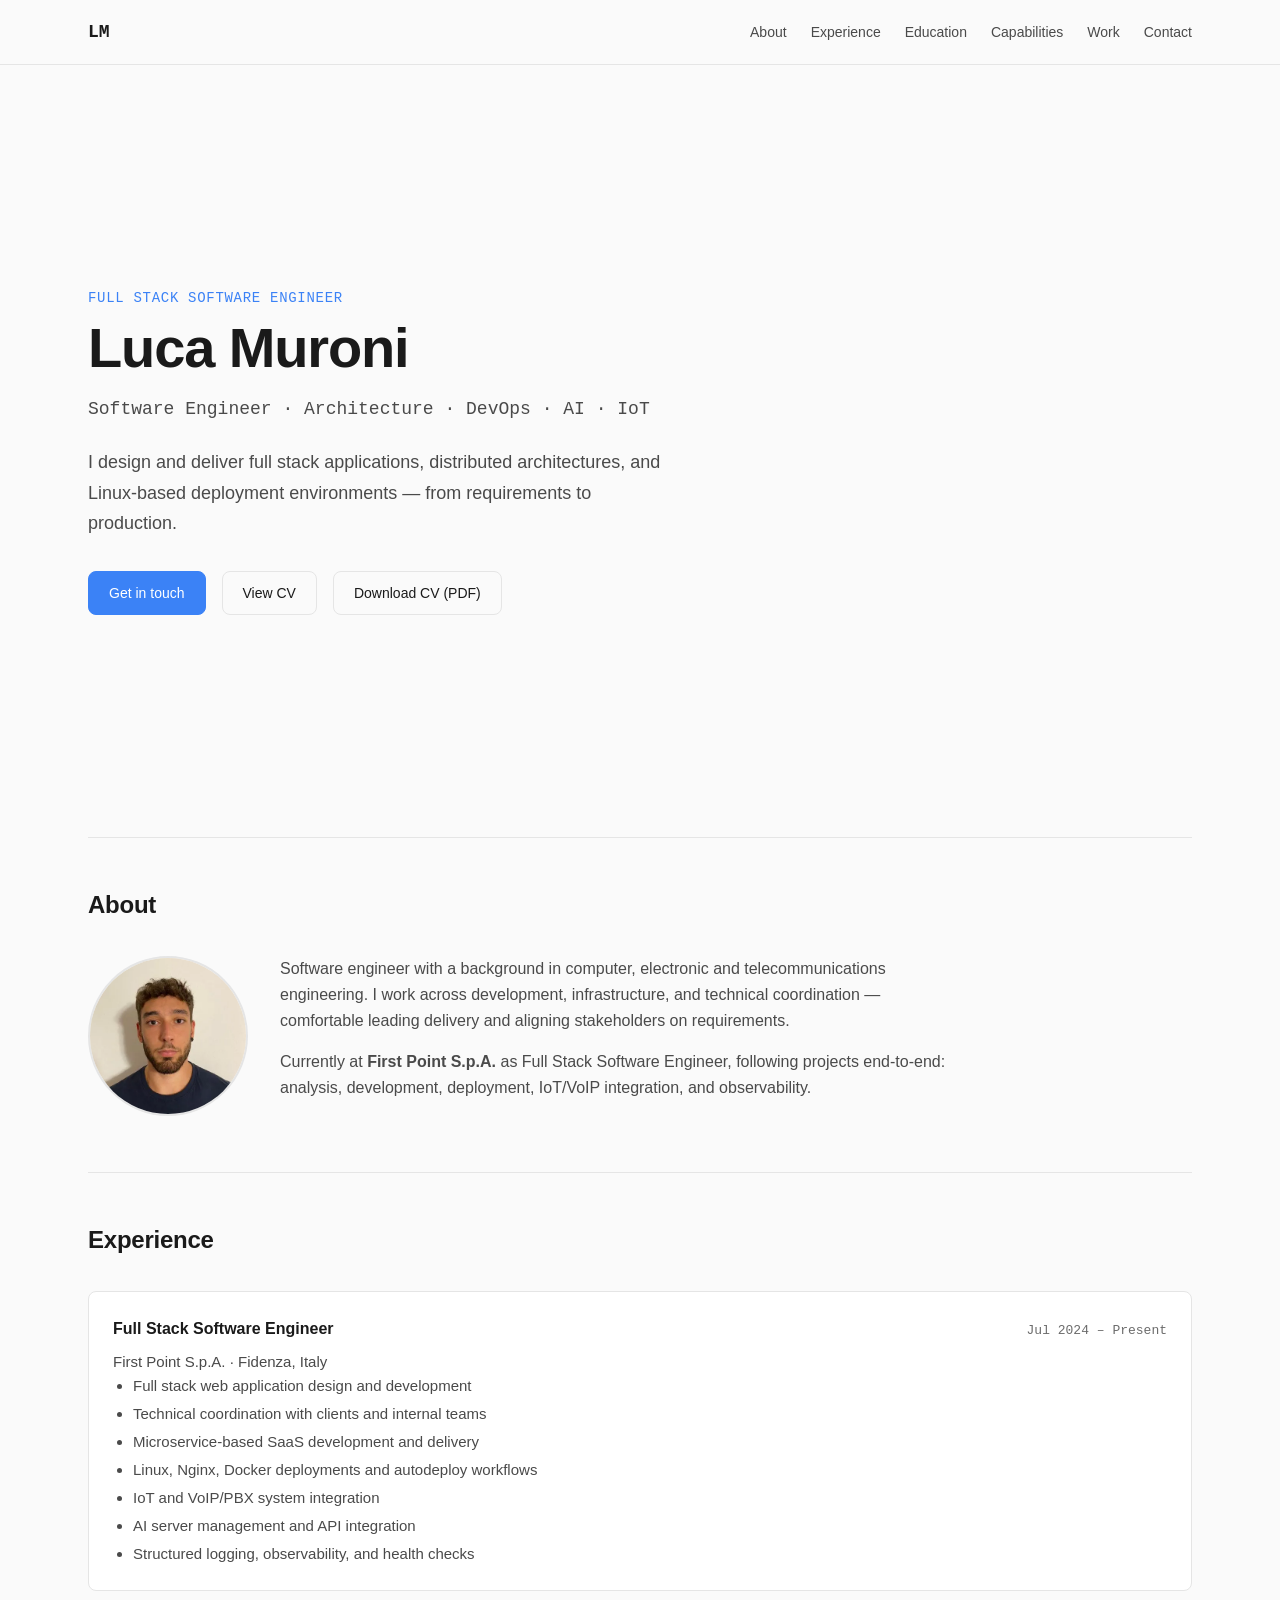
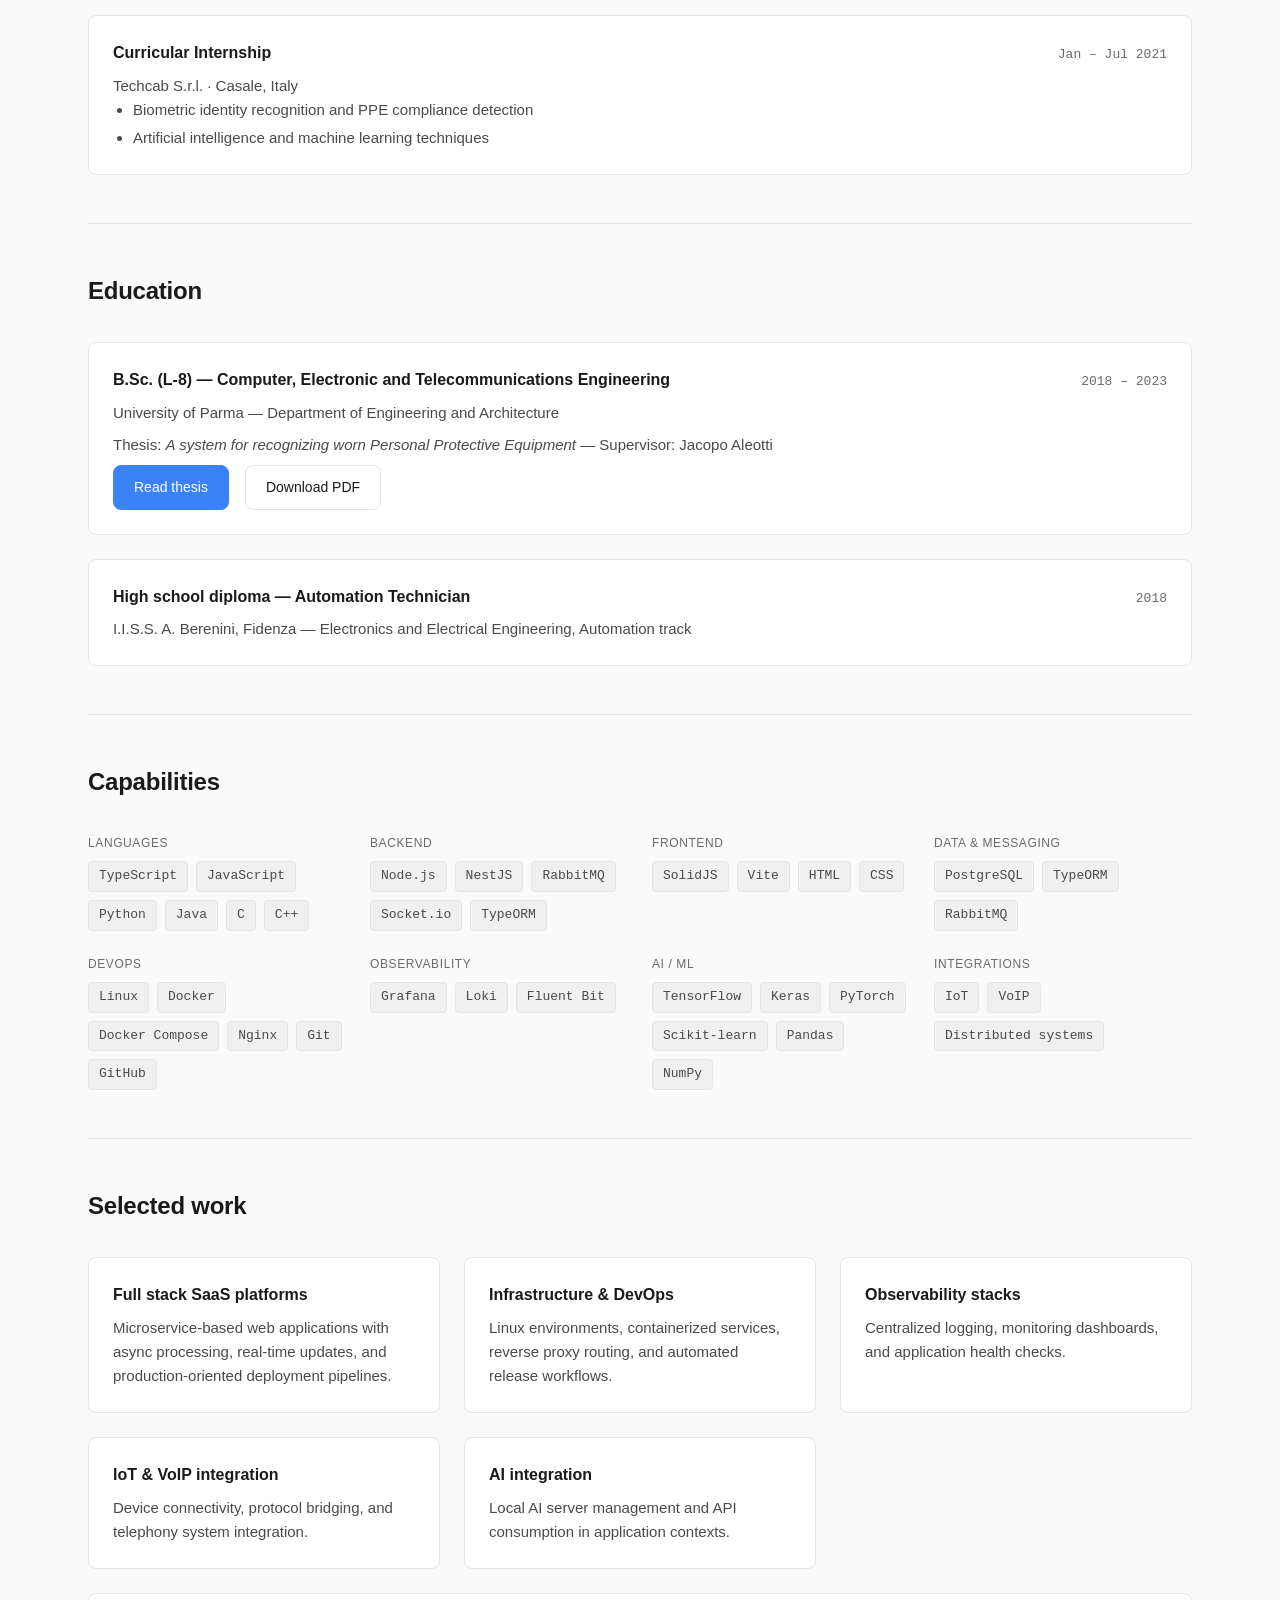
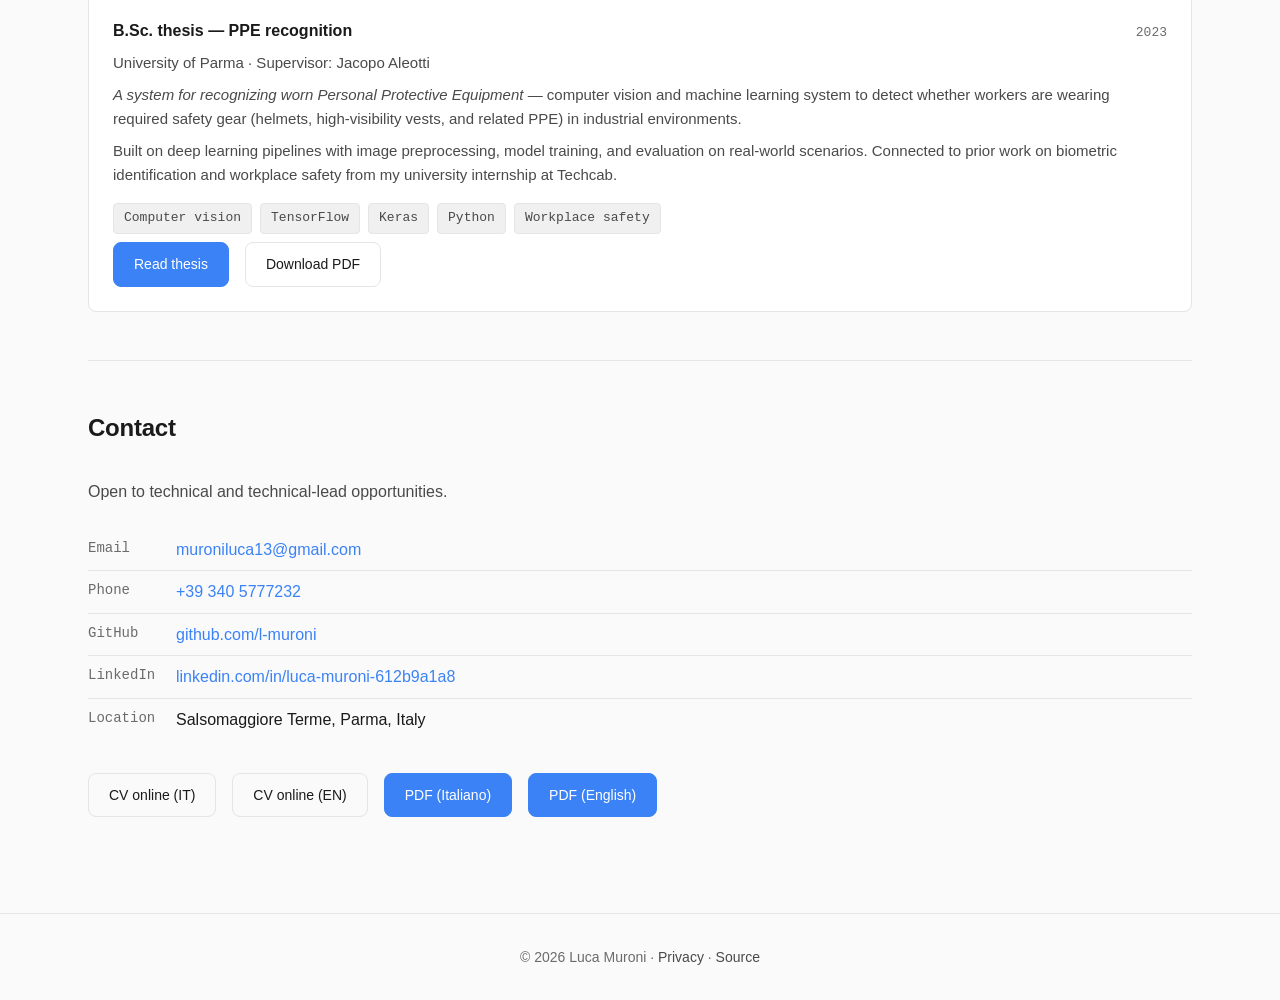
==== commit c32b0d65: "add: JSON-LD, privacy, sitemap e robots.txt Co-authored-by: Cursor <cursoragent@cursor.com>" ====
--- a/portfolio/index.html
+++ b/portfolio/index.html
@@ -13,9 +13,39 @@
   <meta property="og:image:height" content="630">
   <meta name="twitter:card" content="summary_large_image">
   <meta name="twitter:image" content="https://l-muroni.github.io/l-muroni/og-image.png">
+  <link rel="canonical" href="https://l-muroni.github.io/l-muroni/">
   <title>Luca Muroni — Software Engineer</title>
   <link rel="icon" href="favicon.svg" type="image/svg+xml">
   <link rel="stylesheet" href="styles.css">
+  <script type="application/ld+json">
+  {
+    "@context": "https://schema.org",
+    "@type": "Person",
+    "name": "Luca Muroni",
+    "jobTitle": "Full Stack Software Engineer",
+    "url": "https://l-muroni.github.io/l-muroni/",
+    "image": "https://l-muroni.github.io/l-muroni/assets/luca-muroni-photo.jpg",
+    "email": "muroniluca13@gmail.com",
+    "address": {
+      "@type": "PostalAddress",
+      "addressLocality": "Salsomaggiore Terme",
+      "addressRegion": "Parma",
+      "addressCountry": "IT"
+    },
+    "sameAs": [
+      "https://github.com/l-muroni",
+      "https://www.linkedin.com/in/luca-muroni-612b9a1a8/"
+    ],
+    "knowsAbout": [
+      "Full Stack Development",
+      "Software Architecture",
+      "DevOps",
+      "IoT",
+      "Artificial Intelligence",
+      "Linux"
+    ]
+  }
+  </script>
 </head>
 <body>
   <a class="skip-link" href="#main">Skip to content</a>
@@ -318,7 +348,7 @@
   </main>
 
   <footer class="site-footer">
-    <p>&copy; 2026 Luca Muroni · <a href="https://github.com/l-muroni/l-muroni">Source</a></p>
+    <p>&copy; 2026 Luca Muroni · <a href="privacy.html">Privacy</a> · <a href="https://github.com/l-muroni/l-muroni">Source</a></p>
   </footer>
 
   <script>
--- a/portfolio/styles.css
+++ b/portfolio/styles.css
@@ -476,6 +476,60 @@
   color: var(--accent);
 }
 
+/* Legal / privacy */
+.legal-back {
+  margin-left: auto;
+  color: var(--text-secondary);
+  text-decoration: none;
+  font-size: 0.875rem;
+}
+
+.legal-back:hover,
+.legal-back:focus-visible {
+  color: var(--accent);
+}
+
+.legal-page {
+  max-width: 42rem;
+  margin: 0 auto;
+  padding: var(--space-2xl) var(--space-lg);
+}
+
+.legal-page h1 {
+  margin: 0 0 var(--space-sm);
+  font-size: 2rem;
+  letter-spacing: -0.02em;
+}
+
+.legal-updated {
+  margin: 0 0 var(--space-xl);
+  font-size: 0.875rem;
+  color: var(--text-muted);
+}
+
+.legal-page section {
+  margin-bottom: var(--space-xl);
+}
+
+.legal-page h2 {
+  margin: 0 0 var(--space-sm);
+  font-size: 1.125rem;
+}
+
+.legal-page p {
+  margin: 0 0 var(--space-md);
+  color: var(--text-secondary);
+  line-height: 1.7;
+}
+
+.legal-page p:last-child {
+  margin-bottom: 0;
+}
+
+.legal-page a {
+  color: var(--accent);
+}
+
 /* Contact */
 .contact-block p {
   color: var(--text-secondary);
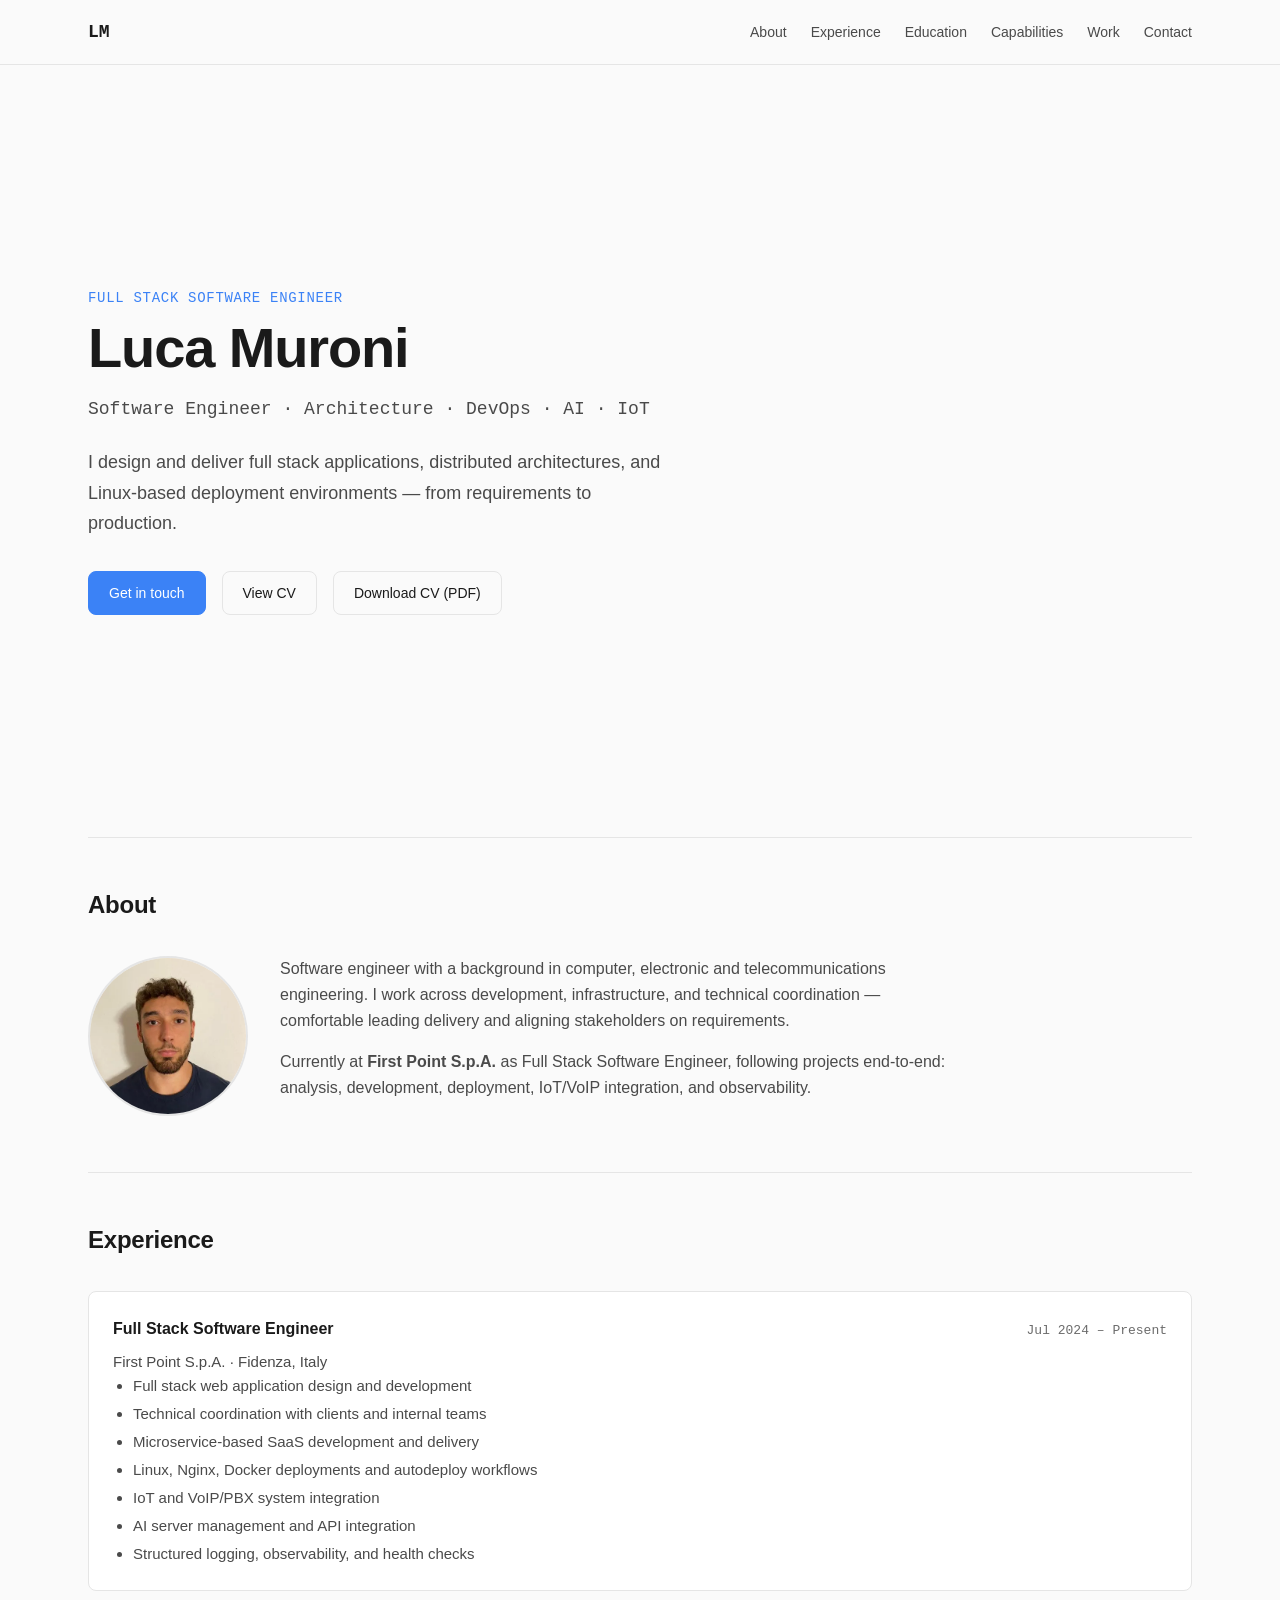
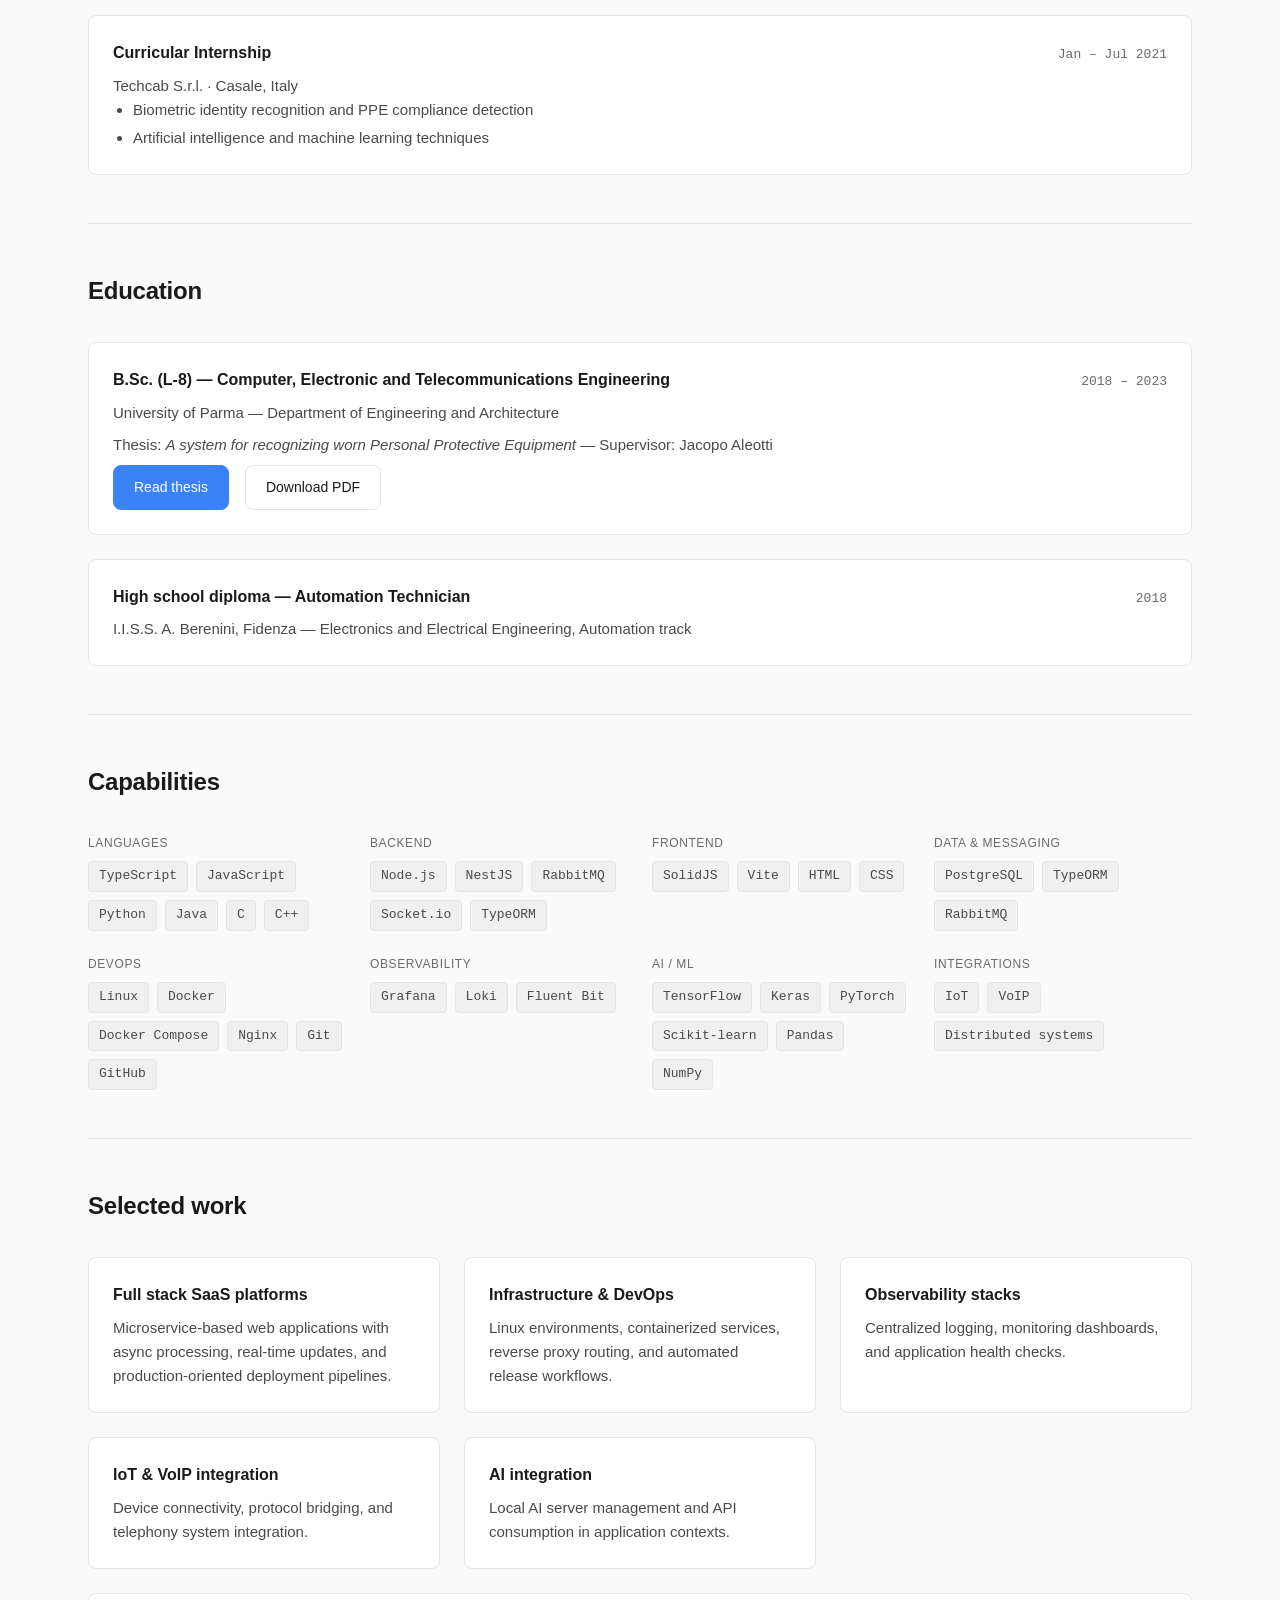
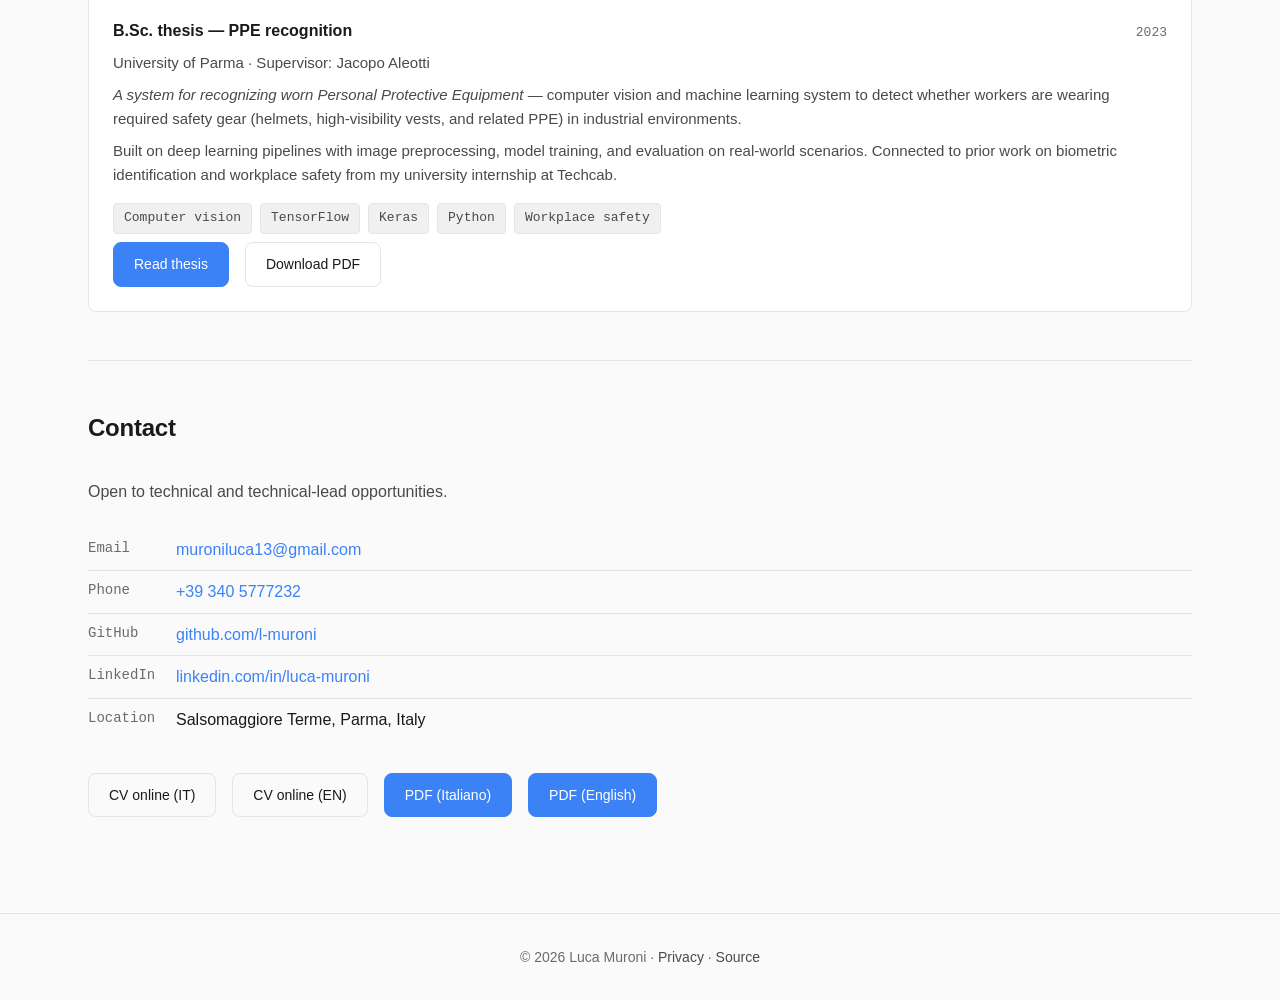
==== commit 4ad15a86: "Fix LinkedIn URL in index.html Updated LinkedIn profile link to the correct URL." ====
--- a/portfolio/index.html
+++ b/portfolio/index.html
@@ -34,7 +34,7 @@
     },
     "sameAs": [
       "https://github.com/l-muroni",
-      "https://www.linkedin.com/in/luca-muroni-612b9a1a8/"
+      "https://www.linkedin.com/in/luca-muroni/"
     ],
     "knowsAbout": [
       "Full Stack Development",
@@ -330,7 +330,7 @@
           </li>
           <li>
             <span class="contact-label">LinkedIn</span>
-            <a href="https://www.linkedin.com/in/luca-muroni-612b9a1a8/" target="_blank" rel="noopener noreferrer">linkedin.com/in/luca-muroni-612b9a1a8</a>
+            <a href="https://www.linkedin.com/in/luca-muroni/" target="_blank" rel="noopener noreferrer">linkedin.com/in/luca-muroni</a>
           </li>
           <li>
             <span class="contact-label">Location</span>
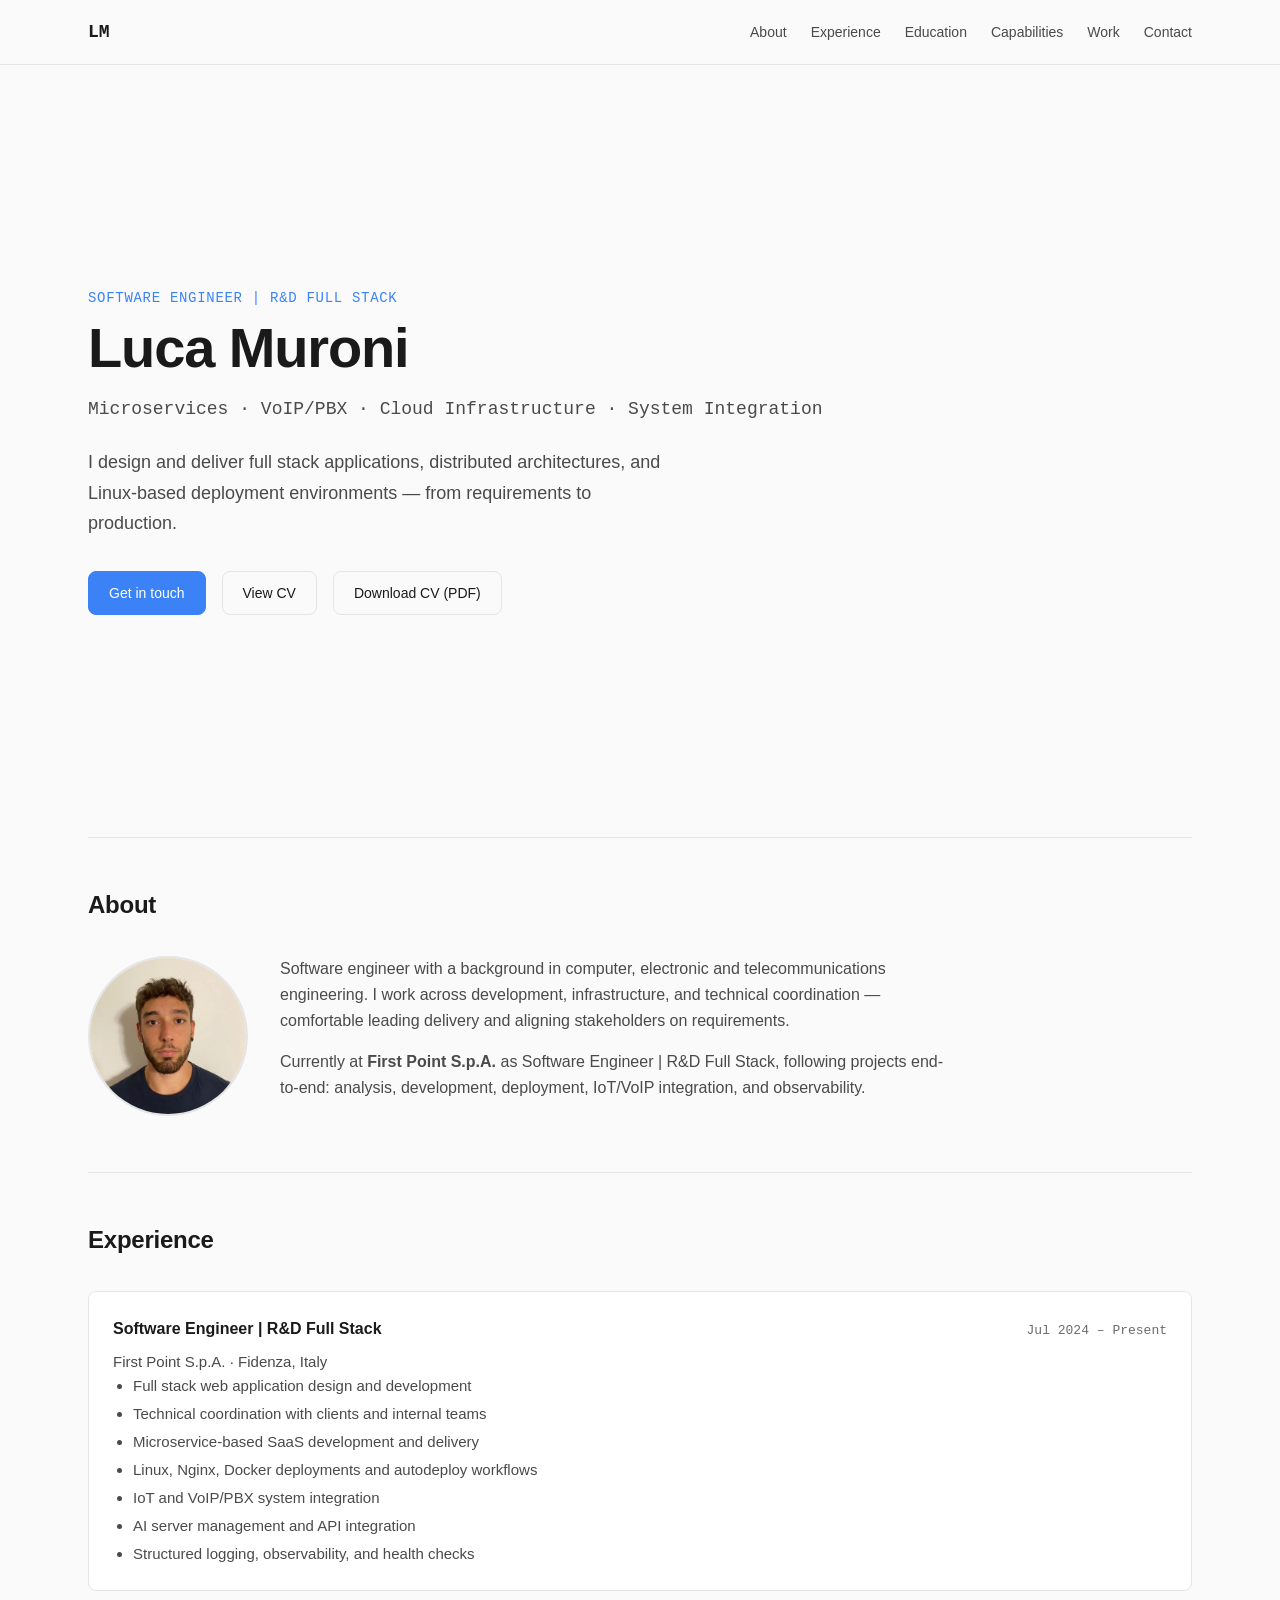
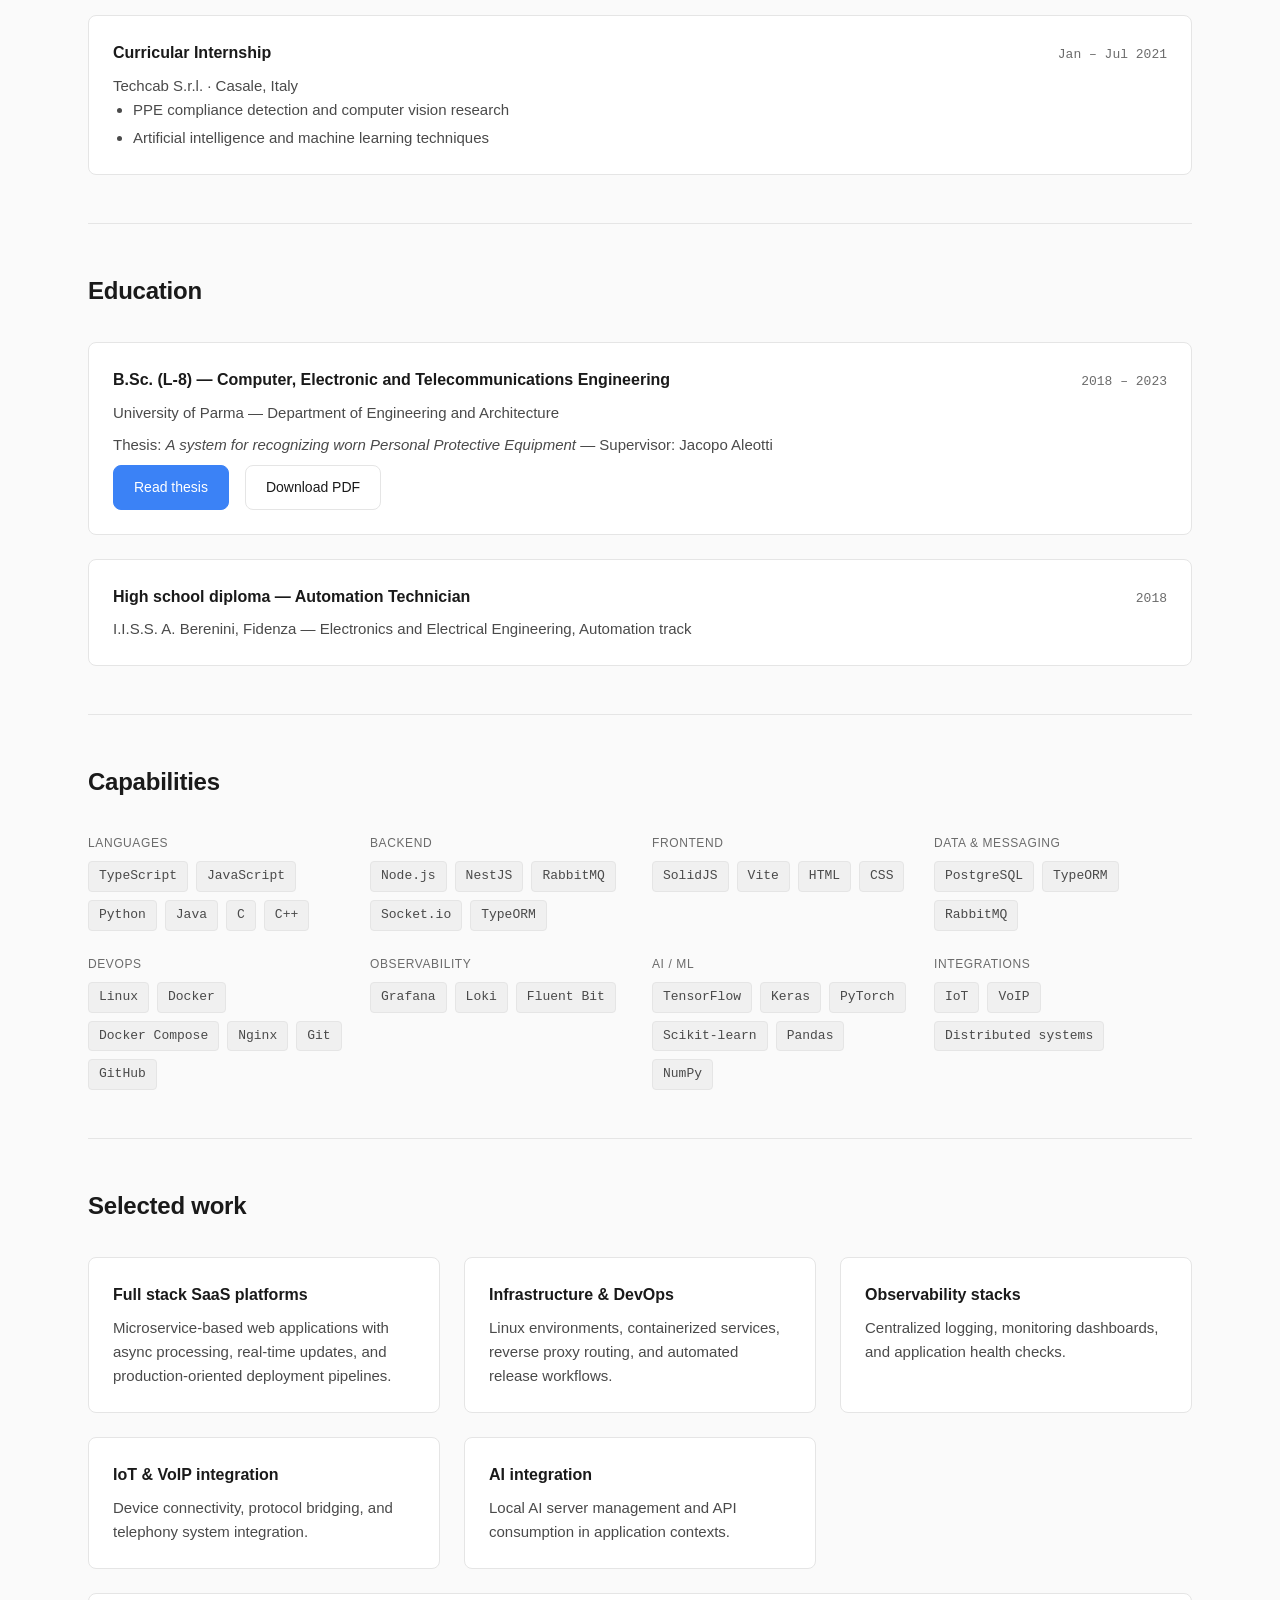
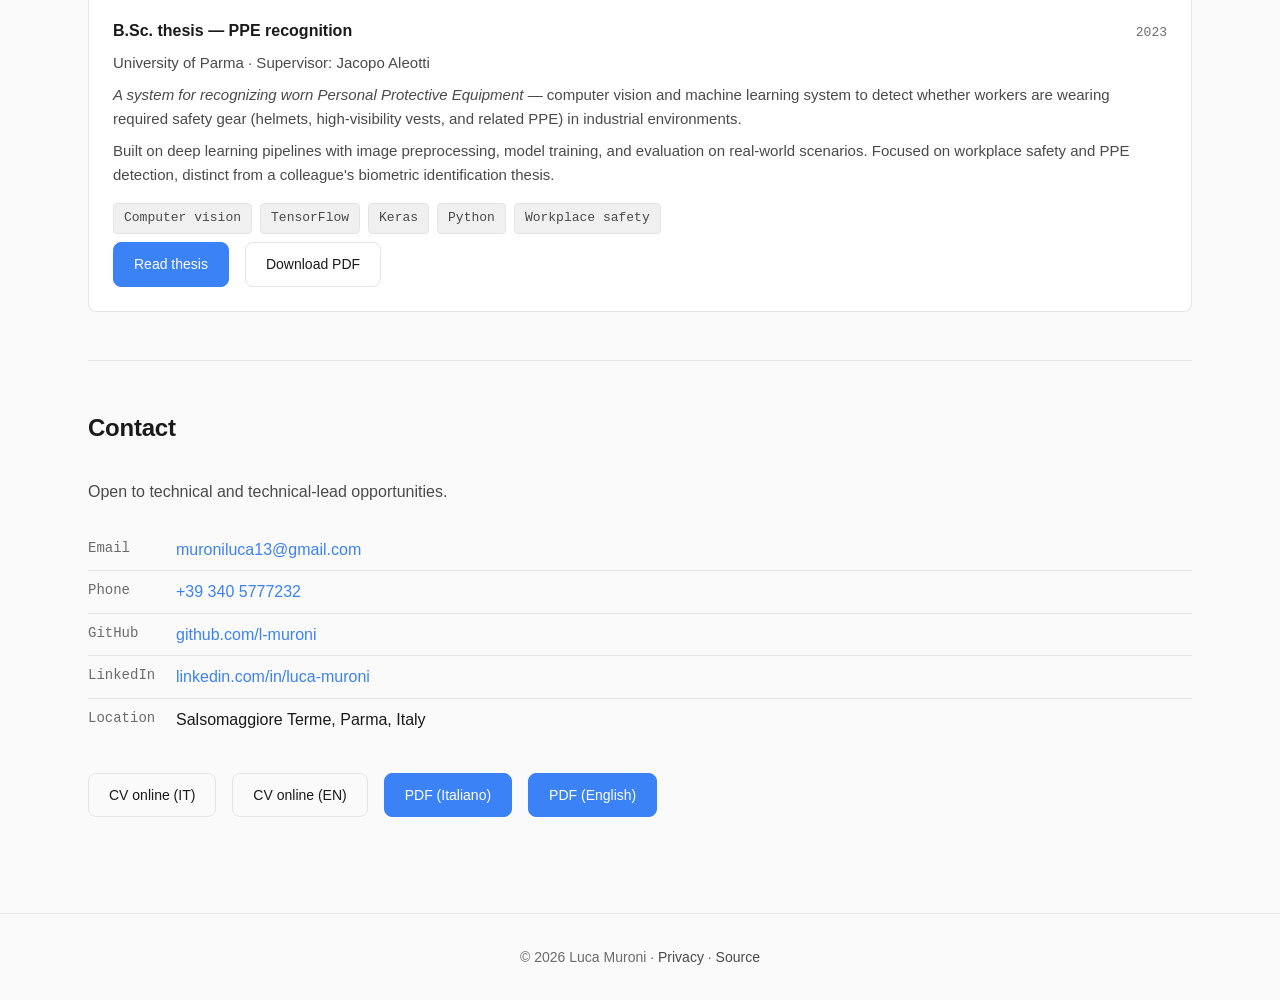
==== commit 944e07ea: "feat(portfolio): align positioning and clarify thesis attribution" ====
--- a/portfolio/index.html
+++ b/portfolio/index.html
@@ -3,9 +3,9 @@
 <head>
   <meta charset="UTF-8">
   <meta name="viewport" content="width=device-width, initial-scale=1.0">
-  <meta name="description" content="Luca Muroni — Full Stack Software Engineer. Architecture, DevOps, AI, IoT.">
+  <meta name="description" content="Luca Muroni — Software Engineer | R&D Full Stack. Architecture, DevOps, AI, IoT.">
   <meta property="og:title" content="Luca Muroni — Software Engineer">
-  <meta property="og:description" content="Full Stack Software Engineer. Architecture, DevOps, AI, IoT.">
+  <meta property="og:description" content="Software Engineer | R&D Full Stack. Architecture, DevOps, AI, IoT.">
   <meta property="og:type" content="website">
   <meta property="og:url" content="https://l-muroni.github.io/l-muroni/">
   <meta property="og:image" content="https://l-muroni.github.io/l-muroni/og-image.png">
@@ -22,7 +22,7 @@
     "@context": "https://schema.org",
     "@type": "Person",
     "name": "Luca Muroni",
-    "jobTitle": "Full Stack Software Engineer",
+    "jobTitle": "Software Engineer | R&D Full Stack",
     "url": "https://l-muroni.github.io/l-muroni/",
     "image": "https://l-muroni.github.io/l-muroni/assets/luca-muroni-photo.jpg",
     "email": "muroniluca13@gmail.com",
@@ -71,9 +71,9 @@
 
   <main id="main">
     <section class="hero" aria-labelledby="hero-heading">
-      <p class="hero-label">Full Stack Software Engineer</p>
+      <p class="hero-label">Software Engineer | R&D Full Stack</p>
       <h1 id="hero-heading">Luca Muroni</h1>
-      <p class="hero-tagline">Software Engineer · Architecture · DevOps · AI · IoT</p>
+      <p class="hero-tagline">Microservices · VoIP/PBX · Cloud Infrastructure · System Integration</p>
       <p class="hero-desc">
         I design and deliver full stack applications, distributed architectures,
         and Linux-based deployment environments — from requirements to production.
@@ -107,7 +107,7 @@
           delivery and aligning stakeholders on requirements.
         </p>
         <p>
-          Currently at <strong>First Point S.p.A.</strong> as Full Stack Software Engineer,
+          Currently at <strong>First Point S.p.A.</strong> as Software Engineer | R&D Full Stack,
           following projects end-to-end: analysis, development, deployment, IoT/VoIP integration,
           and observability.
         </p>
@@ -120,7 +120,7 @@
       <div class="timeline">
         <article class="card">
           <div class="card-header">
-            <h3 class="card-title">Full Stack Software Engineer</h3>
+            <h3 class="card-title">Software Engineer | R&D Full Stack</h3>
             <time class="card-date" datetime="2024-07">Jul 2024 – Present</time>
           </div>
           <p class="card-subtitle">First Point S.p.A. · Fidenza, Italy</p>
@@ -142,7 +142,7 @@
           </div>
           <p class="card-subtitle">Techcab S.r.l. · Casale, Italy</p>
           <ul class="card-list">
-            <li>Biometric identity recognition and PPE compliance detection</li>
+            <li>PPE compliance detection and computer vision research</li>
             <li>Artificial intelligence and machine learning techniques</li>
           </ul>
         </article>
@@ -293,8 +293,7 @@
           </p>
           <p>
             Built on deep learning pipelines with image preprocessing, model training, and
-            evaluation on real-world scenarios. Connected to prior work on biometric identification
-            and workplace safety from my university internship at Techcab.
+            evaluation on real-world scenarios. Focused on workplace safety and PPE detection, distinct from a colleague's biometric identification thesis.
           </p>
           <div class="tags tags-spaced">
             <span class="tag">Computer vision</span>
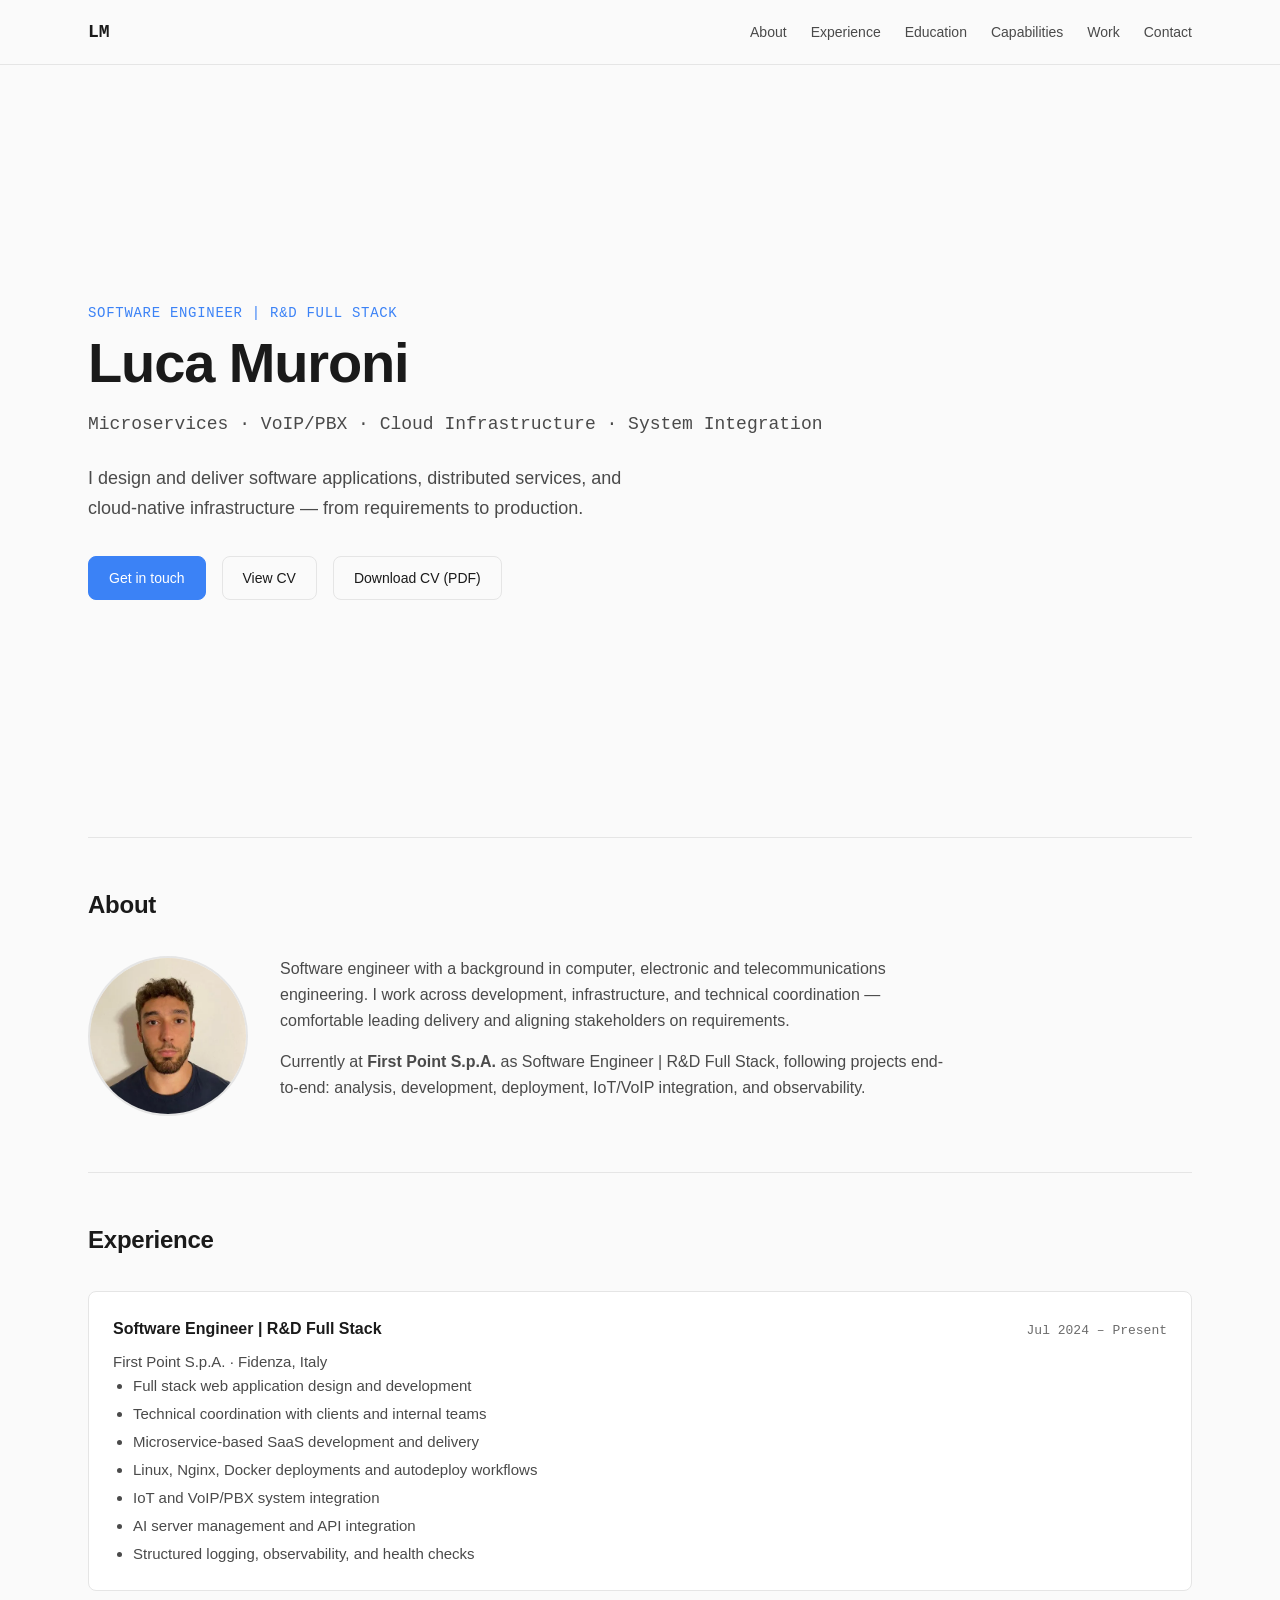
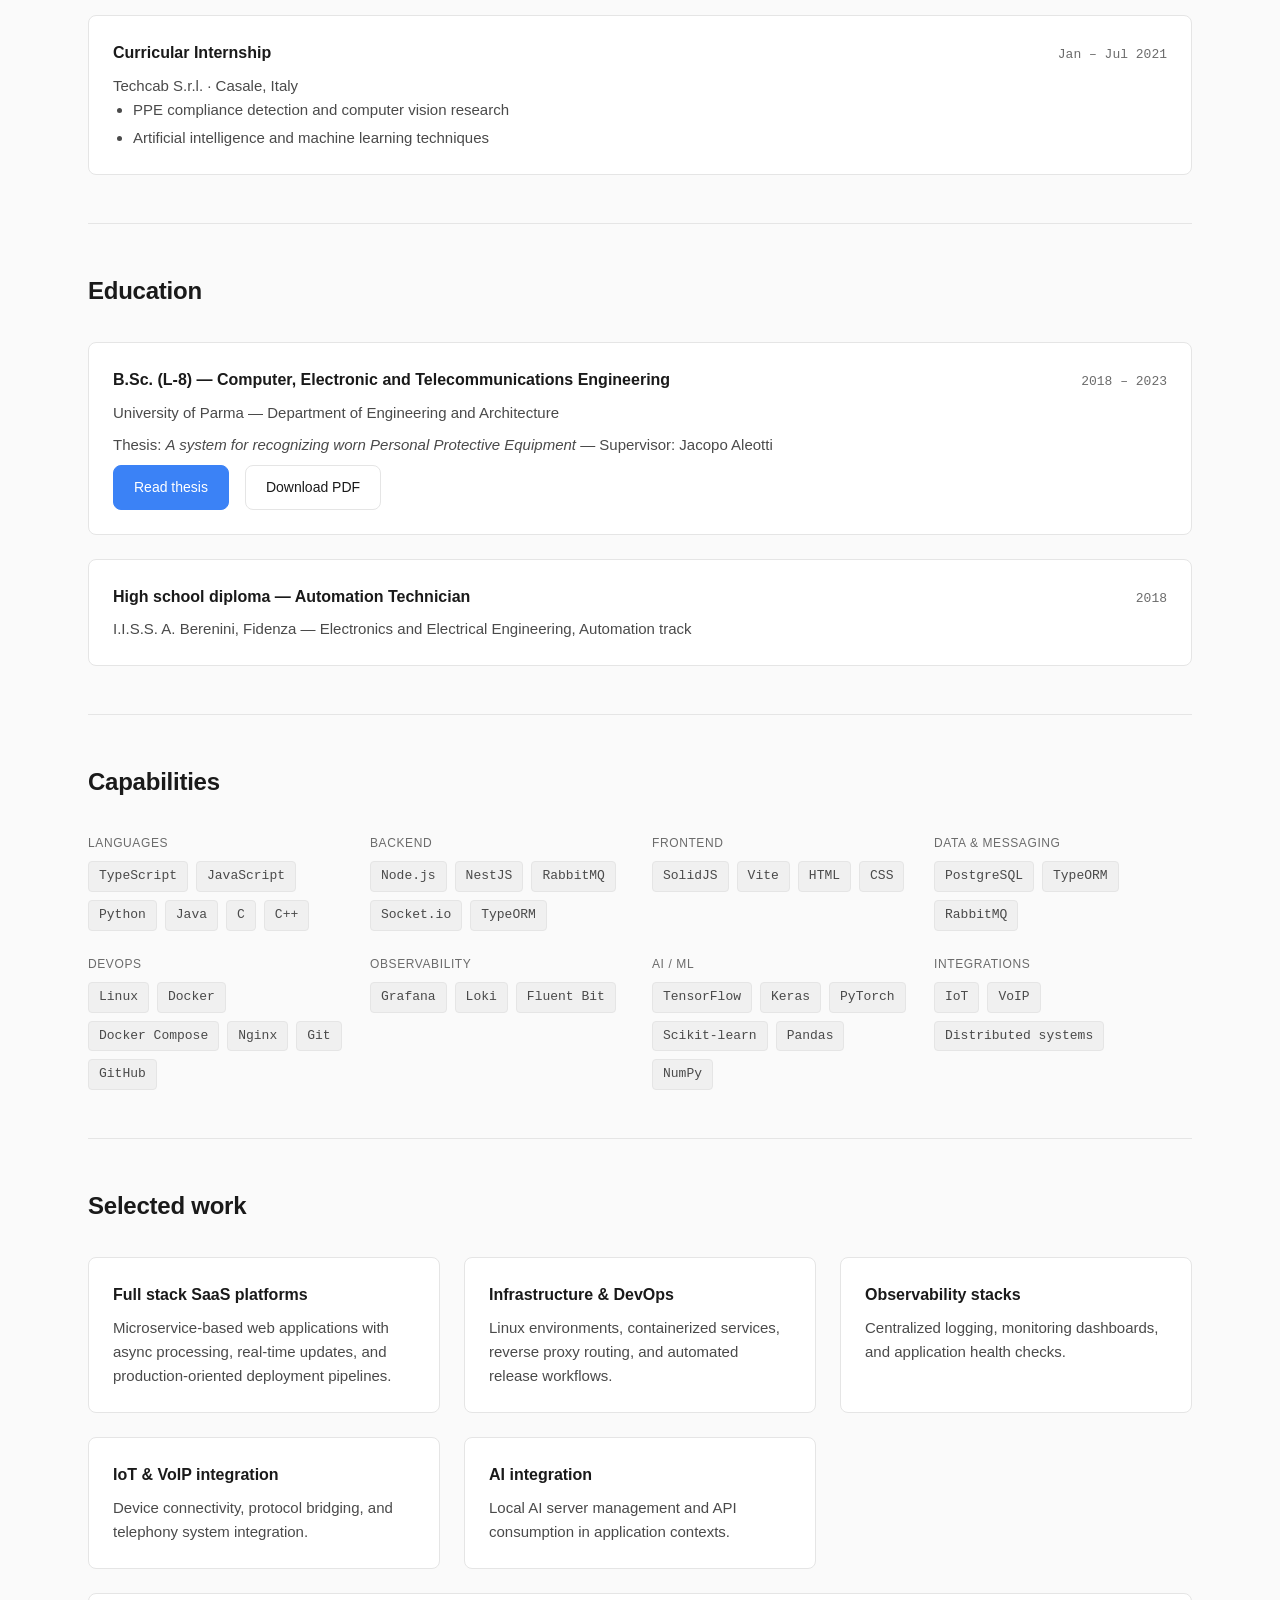
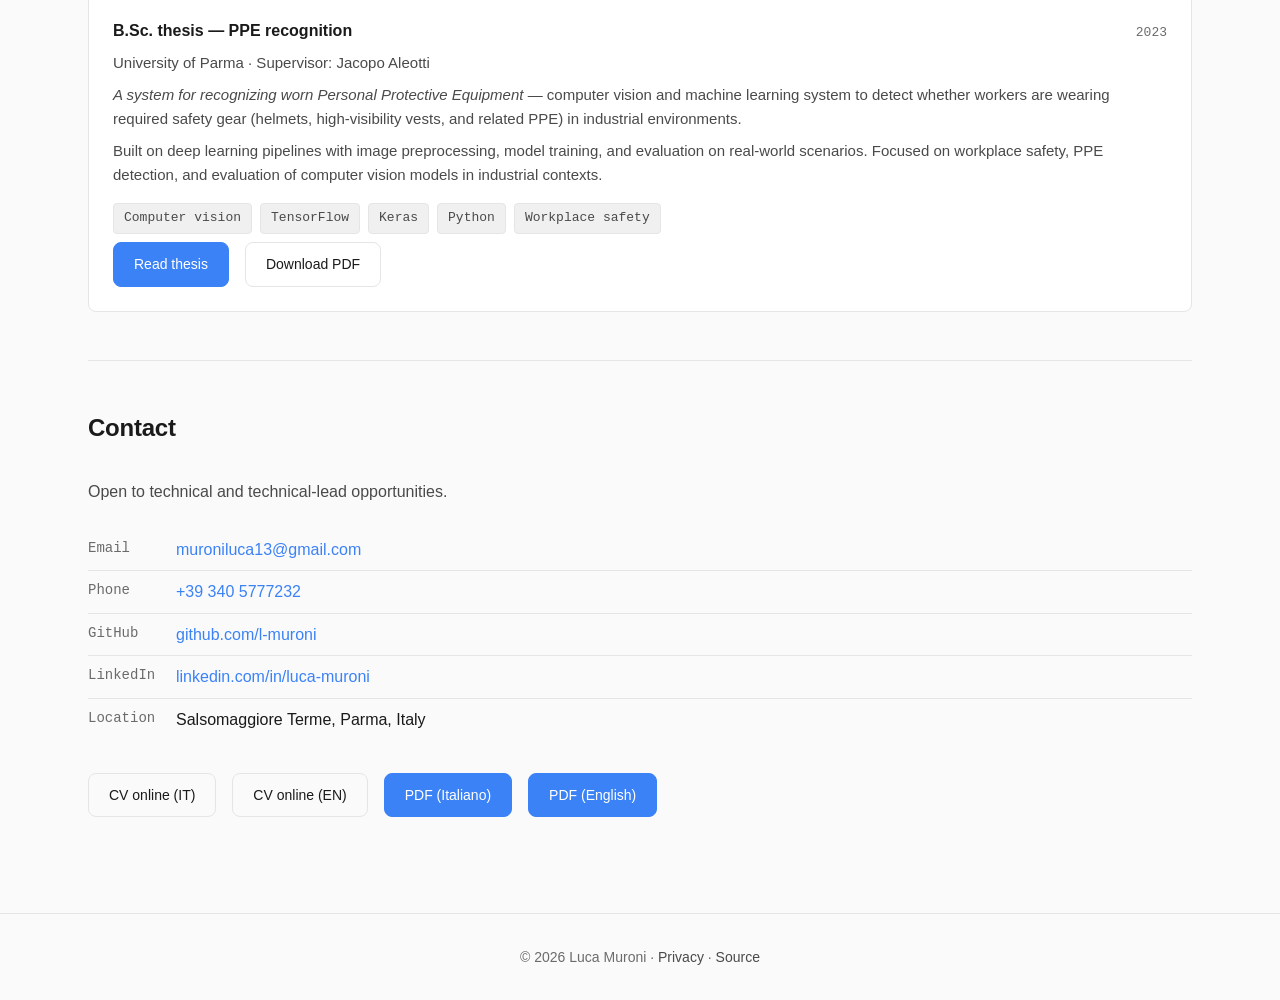
==== commit 1741b743: "refactor(portfolio): sharpen professional introduction and thesis scope" ====
--- a/portfolio/index.html
+++ b/portfolio/index.html
@@ -75,8 +75,8 @@
       <h1 id="hero-heading">Luca Muroni</h1>
       <p class="hero-tagline">Microservices · VoIP/PBX · Cloud Infrastructure · System Integration</p>
       <p class="hero-desc">
-        I design and deliver full stack applications, distributed architectures,
-        and Linux-based deployment environments — from requirements to production.
+        I design and deliver software applications, distributed services,
+        and cloud-native infrastructure — from requirements to production.
       </p>
       <div class="hero-actions">
         <a class="btn btn-primary" href="#contact">Get in touch</a>
@@ -293,7 +293,7 @@
           </p>
           <p>
             Built on deep learning pipelines with image preprocessing, model training, and
-            evaluation on real-world scenarios. Focused on workplace safety and PPE detection, distinct from a colleague's biometric identification thesis.
+            evaluation on real-world scenarios. Focused on workplace safety, PPE detection, and evaluation of computer vision models in industrial contexts.
           </p>
           <div class="tags tags-spaced">
             <span class="tag">Computer vision</span>
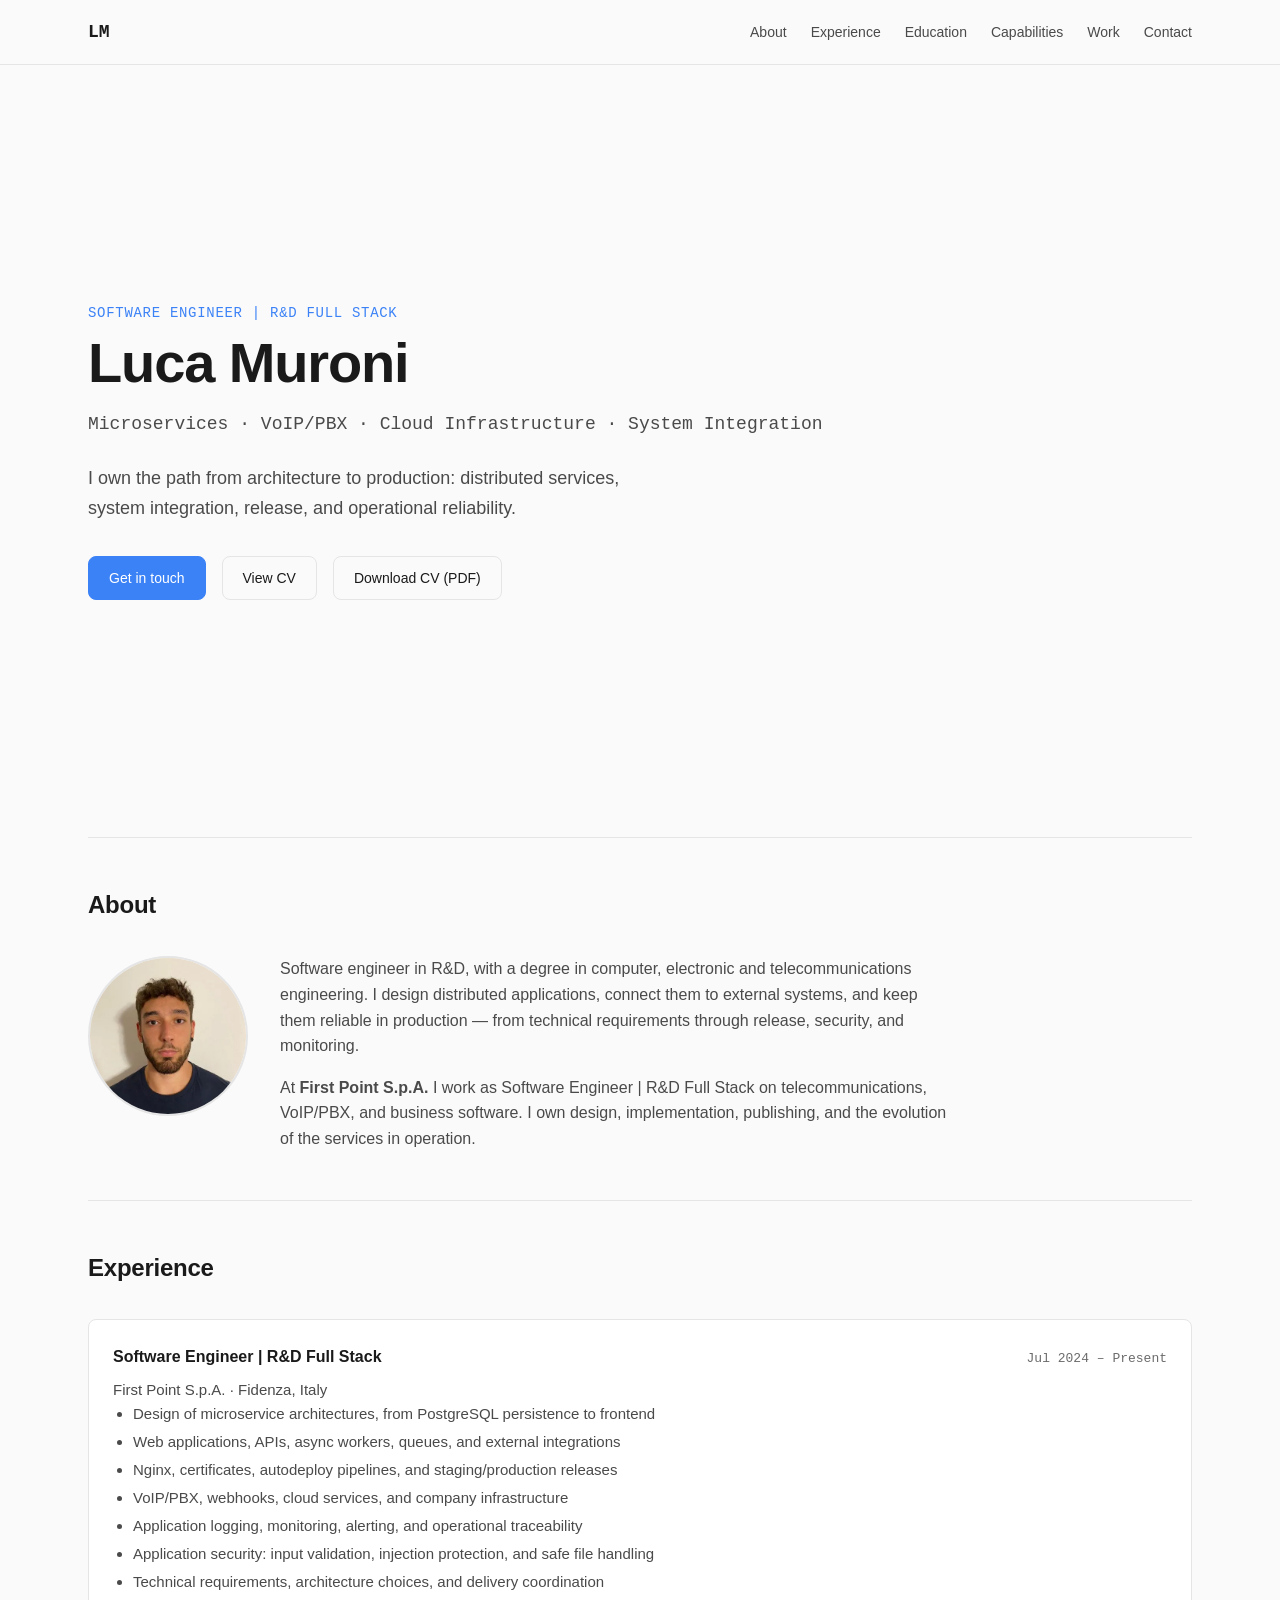
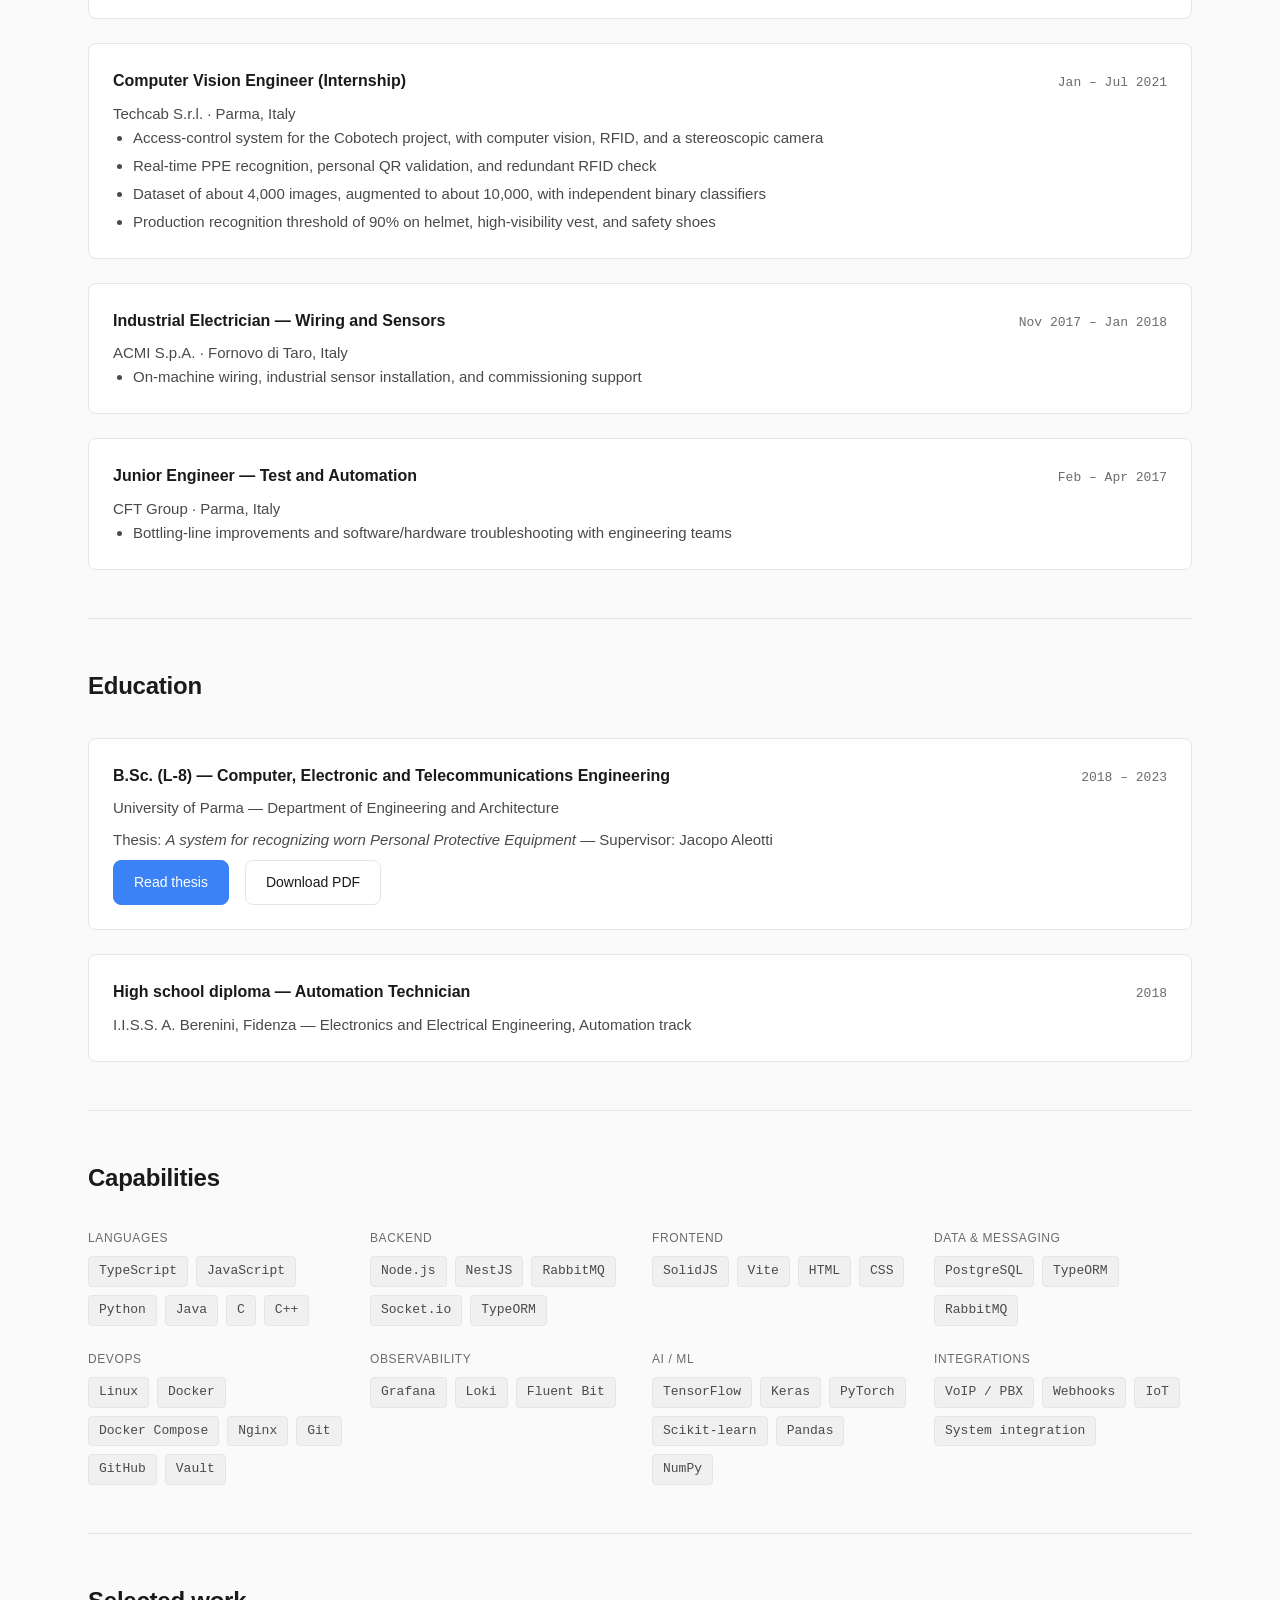
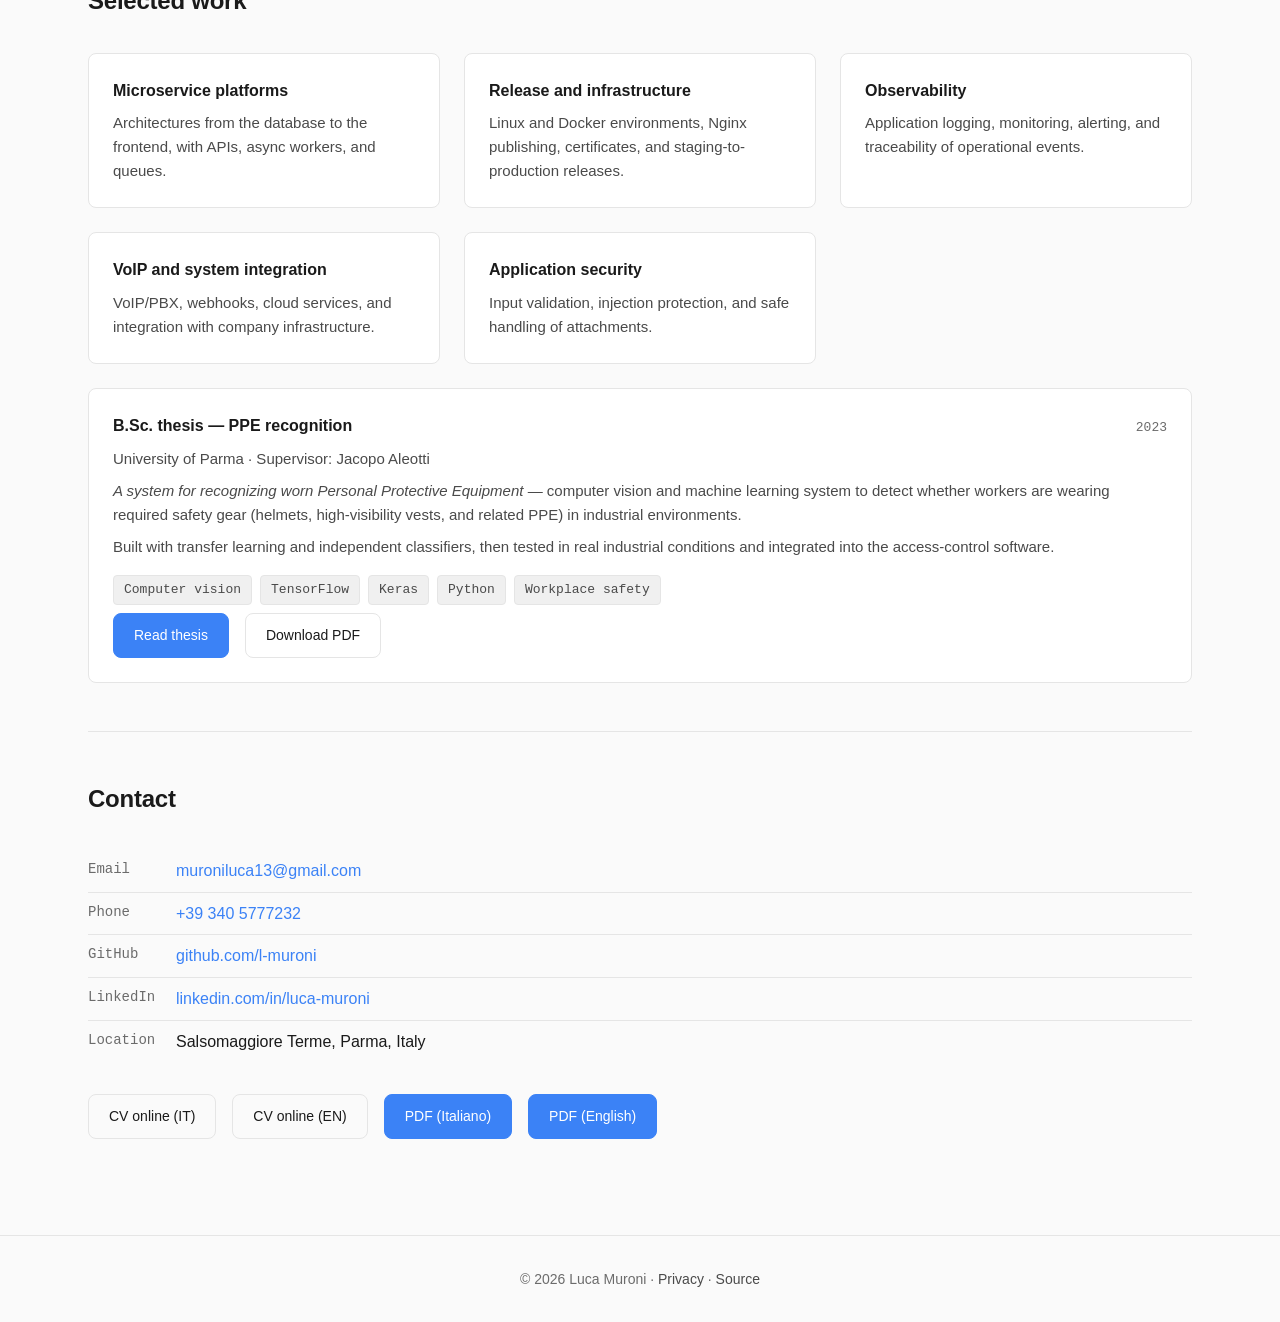
==== commit c787bd9c: "feat(portfolio): align experience and CV with the LinkedIn profile" ====
--- a/portfolio/index.html
+++ b/portfolio/index.html
@@ -3,9 +3,9 @@
 <head>
   <meta charset="UTF-8">
   <meta name="viewport" content="width=device-width, initial-scale=1.0">
-  <meta name="description" content="Luca Muroni — Software Engineer | R&D Full Stack. Architecture, DevOps, AI, IoT.">
+  <meta name="description" content="Luca Muroni — Software Engineer | R&D Full Stack. Microservices, VoIP/PBX, cloud infrastructure, and system integration.">
   <meta property="og:title" content="Luca Muroni — Software Engineer">
-  <meta property="og:description" content="Software Engineer | R&D Full Stack. Architecture, DevOps, AI, IoT.">
+  <meta property="og:description" content="Software Engineer | R&D Full Stack. Microservices, VoIP/PBX, cloud infrastructure, and system integration.">
   <meta property="og:type" content="website">
   <meta property="og:url" content="https://l-muroni.github.io/l-muroni/">
   <meta property="og:image" content="https://l-muroni.github.io/l-muroni/og-image.png">
@@ -37,12 +37,12 @@
       "https://www.linkedin.com/in/luca-muroni/"
     ],
     "knowsAbout": [
-      "Full Stack Development",
+      "Microservices",
       "Software Architecture",
-      "DevOps",
-      "IoT",
-      "Artificial Intelligence",
-      "Linux"
+      "VoIP",
+      "System Integration",
+      "Cloud Infrastructure",
+      "Application Security"
     ]
   }
   </script>
@@ -75,8 +75,8 @@
       <h1 id="hero-heading">Luca Muroni</h1>
       <p class="hero-tagline">Microservices · VoIP/PBX · Cloud Infrastructure · System Integration</p>
       <p class="hero-desc">
-        I design and deliver software applications, distributed services,
-        and cloud-native infrastructure — from requirements to production.
+        I own the path from architecture to production: distributed services,
+        system integration, release, and operational reliability.
       </p>
       <div class="hero-actions">
         <a class="btn btn-primary" href="#contact">Get in touch</a>
@@ -102,14 +102,14 @@
         </picture>
         <div class="section-content">
         <p>
-          Software engineer with a background in computer, electronic and telecommunications engineering.
-          I work across development, infrastructure, and technical coordination — comfortable leading
-          delivery and aligning stakeholders on requirements.
+          Software engineer in R&D, with a degree in computer, electronic and telecommunications engineering.
+          I design distributed applications, connect them to external systems, and keep them reliable
+          in production — from technical requirements through release, security, and monitoring.
         </p>
         <p>
-          Currently at <strong>First Point S.p.A.</strong> as Software Engineer | R&D Full Stack,
-          following projects end-to-end: analysis, development, deployment, IoT/VoIP integration,
-          and observability.
+          At <strong>First Point S.p.A.</strong> I work as Software Engineer | R&D Full Stack
+          on telecommunications, VoIP/PBX, and business software. I own design, implementation,
+          publishing, and the evolution of the services in operation.
         </p>
         </div>
       </div>
@@ -125,25 +125,49 @@
           </div>
           <p class="card-subtitle">First Point S.p.A. · Fidenza, Italy</p>
           <ul class="card-list">
-            <li>Full stack web application design and development</li>
-            <li>Technical coordination with clients and internal teams</li>
-            <li>Microservice-based SaaS development and delivery</li>
-            <li>Linux, Nginx, Docker deployments and autodeploy workflows</li>
-            <li>IoT and VoIP/PBX system integration</li>
-            <li>AI server management and API integration</li>
-            <li>Structured logging, observability, and health checks</li>
+            <li>Design of microservice architectures, from PostgreSQL persistence to frontend</li>
+            <li>Web applications, APIs, async workers, queues, and external integrations</li>
+            <li>Nginx, certificates, autodeploy pipelines, and staging/production releases</li>
+            <li>VoIP/PBX, webhooks, cloud services, and company infrastructure</li>
+            <li>Application logging, monitoring, alerting, and operational traceability</li>
+            <li>Application security: input validation, injection protection, and safe file handling</li>
+            <li>Technical requirements, architecture choices, and delivery coordination</li>
           </ul>
         </article>
 
         <article class="card">
           <div class="card-header">
-            <h3 class="card-title">Curricular Internship</h3>
+            <h3 class="card-title">Computer Vision Engineer (Internship)</h3>
             <time class="card-date" datetime="2021-01/2021-07">Jan – Jul 2021</time>
           </div>
-          <p class="card-subtitle">Techcab S.r.l. · Casale, Italy</p>
+          <p class="card-subtitle">Techcab S.r.l. · Parma, Italy</p>
           <ul class="card-list">
-            <li>PPE compliance detection and computer vision research</li>
-            <li>Artificial intelligence and machine learning techniques</li>
+            <li>Access-control system for the Cobotech project, with computer vision, RFID, and a stereoscopic camera</li>
+            <li>Real-time PPE recognition, personal QR validation, and redundant RFID check</li>
+            <li>Dataset of about 4,000 images, augmented to about 10,000, with independent binary classifiers</li>
+            <li>Production recognition threshold of 90% on helmet, high-visibility vest, and safety shoes</li>
+          </ul>
+        </article>
+
+        <article class="card">
+          <div class="card-header">
+            <h3 class="card-title">Industrial Electrician — Wiring and Sensors</h3>
+            <time class="card-date" datetime="2017-11/2018-01">Nov 2017 – Jan 2018</time>
+          </div>
+          <p class="card-subtitle">ACMI S.p.A. · Fornovo di Taro, Italy</p>
+          <ul class="card-list">
+            <li>On-machine wiring, industrial sensor installation, and commissioning support</li>
+          </ul>
+        </article>
+
+        <article class="card">
+          <div class="card-header">
+            <h3 class="card-title">Junior Engineer — Test and Automation</h3>
+            <time class="card-date" datetime="2017-02/2017-04">Feb – Apr 2017</time>
+          </div>
+          <p class="card-subtitle">CFT Group · Parma, Italy</p>
+          <ul class="card-list">
+            <li>Bottling-line improvements and software/hardware troubleshooting with engineering teams</li>
           </ul>
         </article>
       </div>
@@ -225,6 +249,7 @@
             <span class="tag">Nginx</span>
             <span class="tag">Git</span>
             <span class="tag">GitHub</span>
+            <span class="tag">Vault</span>
           </div>
         </div>
         <div class="skill-group">
@@ -249,9 +274,10 @@
         <div class="skill-group">
           <h3 class="skill-label">Integrations</h3>
           <div class="tags">
+            <span class="tag">VoIP / PBX</span>
+            <span class="tag">Webhooks</span>
             <span class="tag">IoT</span>
-            <span class="tag">VoIP</span>
-            <span class="tag">Distributed systems</span>
+            <span class="tag">System integration</span>
           </div>
         </div>
       </div>
@@ -261,24 +287,24 @@
       <h2 id="work" class="section-title">Selected work</h2>
       <div class="work-grid">
         <article class="card">
-          <h3 class="card-title">Full stack SaaS platforms</h3>
-          <p>Microservice-based web applications with async processing, real-time updates, and production-oriented deployment pipelines.</p>
-        </article>
-        <article class="card">
-          <h3 class="card-title">Infrastructure & DevOps</h3>
-          <p>Linux environments, containerized services, reverse proxy routing, and automated release workflows.</p>
-        </article>
-        <article class="card">
-          <h3 class="card-title">Observability stacks</h3>
-          <p>Centralized logging, monitoring dashboards, and application health checks.</p>
-        </article>
-        <article class="card">
-          <h3 class="card-title">IoT & VoIP integration</h3>
-          <p>Device connectivity, protocol bridging, and telephony system integration.</p>
-        </article>
-        <article class="card">
-          <h3 class="card-title">AI integration</h3>
-          <p>Local AI server management and API consumption in application contexts.</p>
+          <h3 class="card-title">Microservice platforms</h3>
+          <p>Architectures from the database to the frontend, with APIs, async workers, and queues.</p>
+        </article>
+        <article class="card">
+          <h3 class="card-title">Release and infrastructure</h3>
+          <p>Linux and Docker environments, Nginx publishing, certificates, and staging-to-production releases.</p>
+        </article>
+        <article class="card">
+          <h3 class="card-title">Observability</h3>
+          <p>Application logging, monitoring, alerting, and traceability of operational events.</p>
+        </article>
+        <article class="card">
+          <h3 class="card-title">VoIP and system integration</h3>
+          <p>VoIP/PBX, webhooks, cloud services, and integration with company infrastructure.</p>
+        </article>
+        <article class="card">
+          <h3 class="card-title">Application security</h3>
+          <p>Input validation, injection protection, and safe handling of attachments.</p>
         </article>
         <article class="card card-featured">
           <div class="card-header">
@@ -292,8 +318,8 @@
             (helmets, high-visibility vests, and related PPE) in industrial environments.
           </p>
           <p>
-            Built on deep learning pipelines with image preprocessing, model training, and
-            evaluation on real-world scenarios. Focused on workplace safety, PPE detection, and evaluation of computer vision models in industrial contexts.
+            Built with transfer learning and independent classifiers, then tested in real
+            industrial conditions and integrated into the access-control software.
           </p>
           <div class="tags tags-spaced">
             <span class="tag">Computer vision</span>
@@ -313,7 +339,6 @@
     <section class="section" aria-labelledby="contact">
       <h2 id="contact" class="section-title">Contact</h2>
       <div class="contact-block">
-        <p>Open to technical and technical-lead opportunities.</p>
         <ul class="contact-list">
           <li>
             <span class="contact-label">Email</span>
